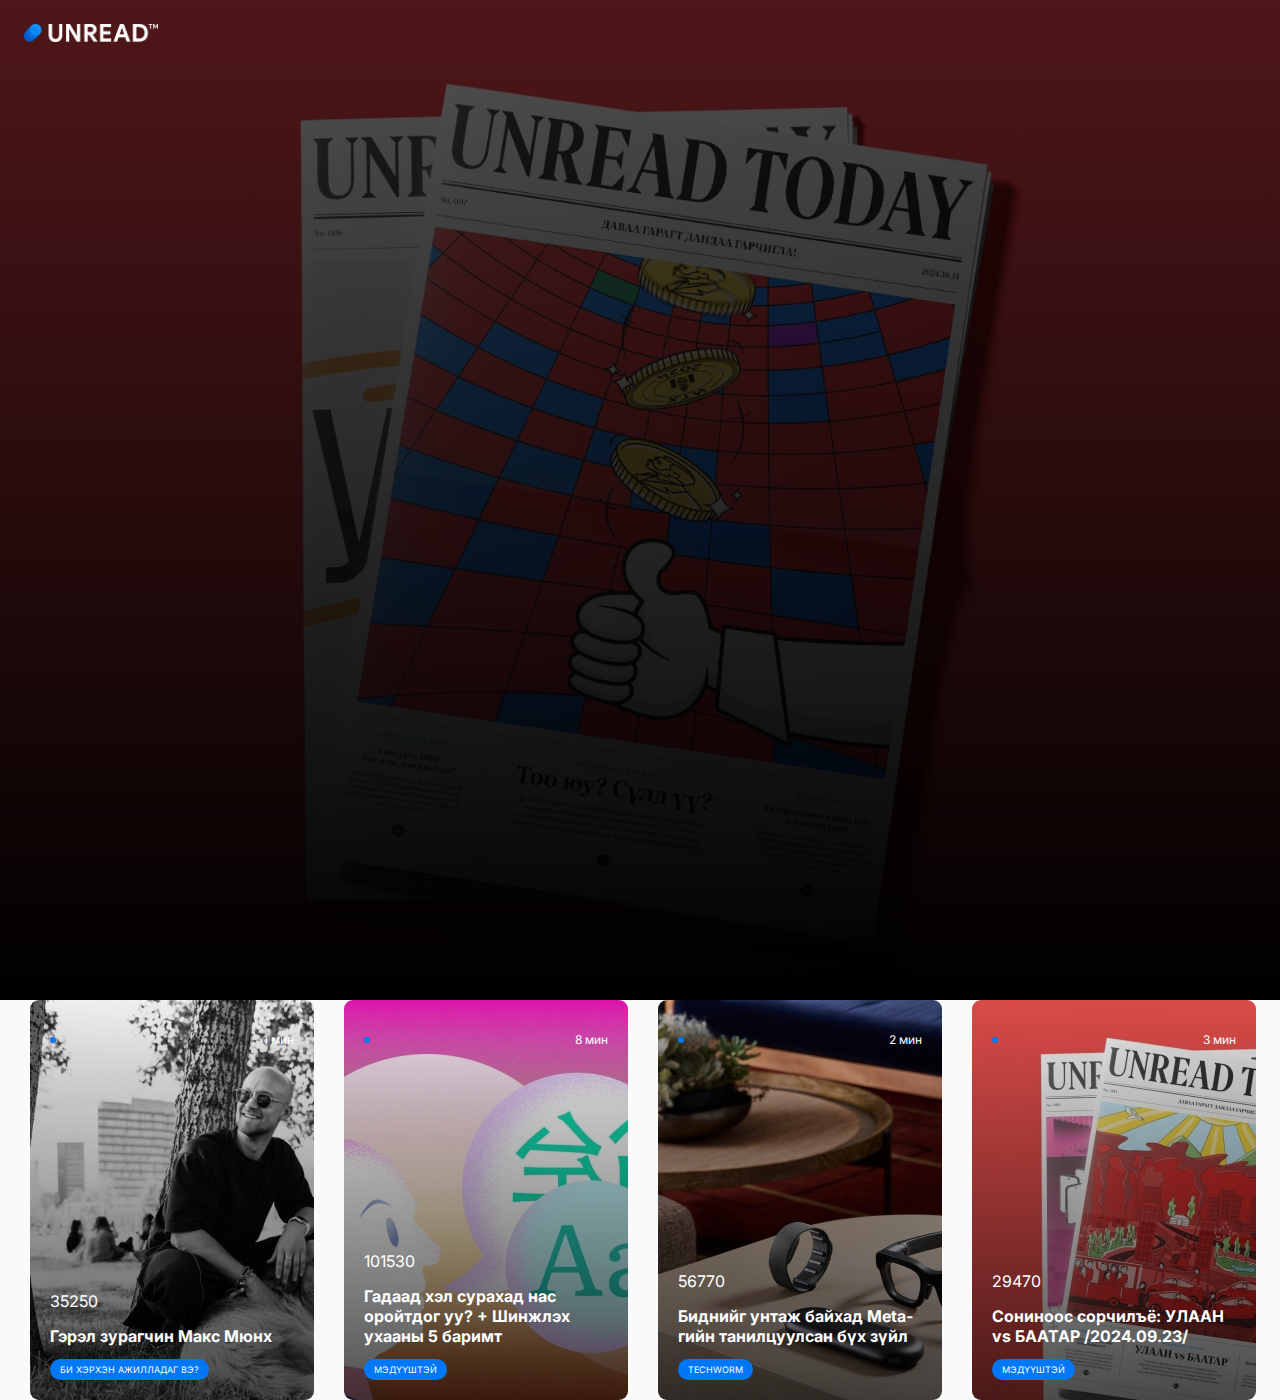
==== index.html @ 16dd812d "Add style and header,cards" ====
<!DOCTYPE html>
<html lang="en">
<head>
    <meta charset="UTF-8">
    <meta name="viewport" content="width=device-width, initial-scale=1.0">
    <link rel="preconnect" href="https://fonts.googleapis.com">
    <link rel="preconnect" href="https://fonts.gstatic.com" crossorigin>
    <link href="https://fonts.googleapis.com/css2?family=Inter:ital,opsz,wght@0,14..32,100..900;1,14..32,100..900&display=swap" rel="stylesheet">
    <link rel= "stylesheet" href= "https://maxst.icons8.com/vue-static/landings/line-awesome/line-awesome/1.3.0/css/line-awesome.min.css" >
    <link rel="icon" href="https://unread.today/img/favicon-32x32.png">
    <link rel="stylesheet" href="styles.css">
    <title>Нүүр | Unread Today</title>
</head>
<body>
    <header>
        <div class="header">
            <span class="las la-bars" id="bar-icon"></span>
            <img src="asset/logo.png" class="logo">
        </div>
    </header>
    <div class="slider-container">
        <div class="slider">
            <div class="Item" style="background: linear-gradient(rgba(0,0,0,0) -10%,#000000 150%), url(asset/item1.jpeg);">
                <div class="item-header">
                    <div class="liveDot"></div>
                    <p>1 мин</p>
                </div>
                <div class="item-content">
                    <div><span class="las la-eye"></span>3525<span class="las la-comment-alt"></span>0</div>
                    <h2>Гэрэл зурагчин Макс Мюнх</h2>
                    <div class="category">Би хэрхэн ажилладаг вэ?</div>
                </div>
            </div>
            <div class="Item" style="background: linear-gradient(rgba(0,0,0,0) -10%,#000000 150%), url(asset/item2.jpeg);">
                <div class="item-header">
                    <div class="liveDot"></div>
                    <p>8 мин</p>
                </div>
                <div class="item-content">
                    <div><span class="las la-eye"></span>10153<span class="las la-comment-alt"></span>0</div>
                    <h2> Гадаад хэл сурахад нас оройтдог уу? + Шинжлэх ухааны 5 баримт </h2>
                    <div class="category"> Мэдүүштэй </div>
                </div>
            </div>
            <div class="Item" style="background: linear-gradient(rgba(0,0,0,0) -10%,#000000 150%), url(asset/item3.jpeg);">
                <div class="item-header">
                    <div class="liveDot"></div>
                    <p>2 мин</p>
                </div>
                <div class="item-content">
                    <div><span class="las la-eye"></span>5677<span class="las la-comment-alt"></span>0</div>
                    <h2>Биднийг унтаж байхад Meta-гийн танилцуулсан бүх зүйл</h2>
                    <div class="category">techworm</div>
                </div>
            </div>
            <div class="Item" style="background: linear-gradient(rgba(0,0,0,0) -10%,#000000 150%), url(asset/item4.jpeg);">
                <div class="item-header">
                    <div class="liveDot"></div>
                    <p>3 мин</p>
                </div>
                <div class="item-content">
                    <div><span class="las la-eye"></span>2947<span class="las la-comment-alt"></span>0</div>
                    <h2>Сониноос сорчилъё: УЛААН vs БААТАР /2024.09.23/</h2>
                    <div class="category">Мэдүүштэй</div>
                </div>
            </div>
            <div class="Item" style="background: linear-gradient(rgba(0,0,0,0) -10%,#000000 150%), url(asset/item5.jpeg);">
                <div class="item-header">
                    <div class="liveDot"></div>
                    <p>6 мин</p>
                </div>
                <div class="item-content">
                    <div><span class="las la-eye"></span>19407<span class="las la-comment-alt"></span>0</div>
                    <h2>Яг одоо туршаад үз: iOS 18-аас онцлох 18 өөрчлөлт</h2>
                    <div class="category">techworm</div>
                </div>
            </div>
        </div>
    </div>
    <div class="hero">

    </div>
</body>
</html>
---- styles.css ----
:root {
    --main-color: #0078F6;
    --background: #FAFAFA;
    --text-grey: #888888;
}
*{
    font-family: "Inter";
    color: white;
}
span{
    color: white;
    font-size: 20px;
}
body{
    margin: 0;
    background-color: var(--background);
}
.slider-container{
    display: flex;
    justify-content: center;
    align-items: center;
    background-color: transparent;
    position: absolute;
    top: 1000px;
}
.slider{
    display: flex;
}
.Item{
    margin-left: 30px;
    border-radius: 9px;
    height: 360px;
    width: 244px;
    display: flex;
    justify-content: space-between;
    flex-direction: column;
    padding: 20px;
    transition: all 0.2s ease;
}
.Item:hover{
    transform: scale(1.1);

}
.Item h2{
    color: white;
    font-size: 16px;
}
.item-header{
    display: flex;
    align-items: center;
    justify-content: space-between;
}
.item-header p{
    color: white;
    font-size: 12px;
}
.liveDot{
    background-color: var(--main-color);
    border-radius: 50%;
    height: 6px;
    width: 6px;
}
.category{
    background-color: var(--main-color);
    border-radius: 20px;
    padding: 5px 10px 5px 10px;
    text-align: center;
    width: fit-content;
    font-size: 9px;
    text-transform: uppercase;
}
nav{
    display: flex;
    justify-content: space-between;
    align-items: center;
}
.hero{
    background: linear-gradient(rgb(0,0,0,0.6) -20%,#000000 100%),url(asset/hero.jpg);
    background-repeat: no-repeat;
    background-size: cover;
    background-position: 50% 30%;
    height: 1000px;
    position: absolute;
    top: 0;
    left: 0;
    right: 0;
}
header{
    position: relative;
    z-index: 5;
}
.header{
    padding: 24px 0 19px 0;
    margin: 0 24px;
    display: flex;
    align-items: center;
}
#bar-icon{
    color: white;
    font-size: 30px;
}
.logo{
    height: 18px;
    max-width: 100%;
}
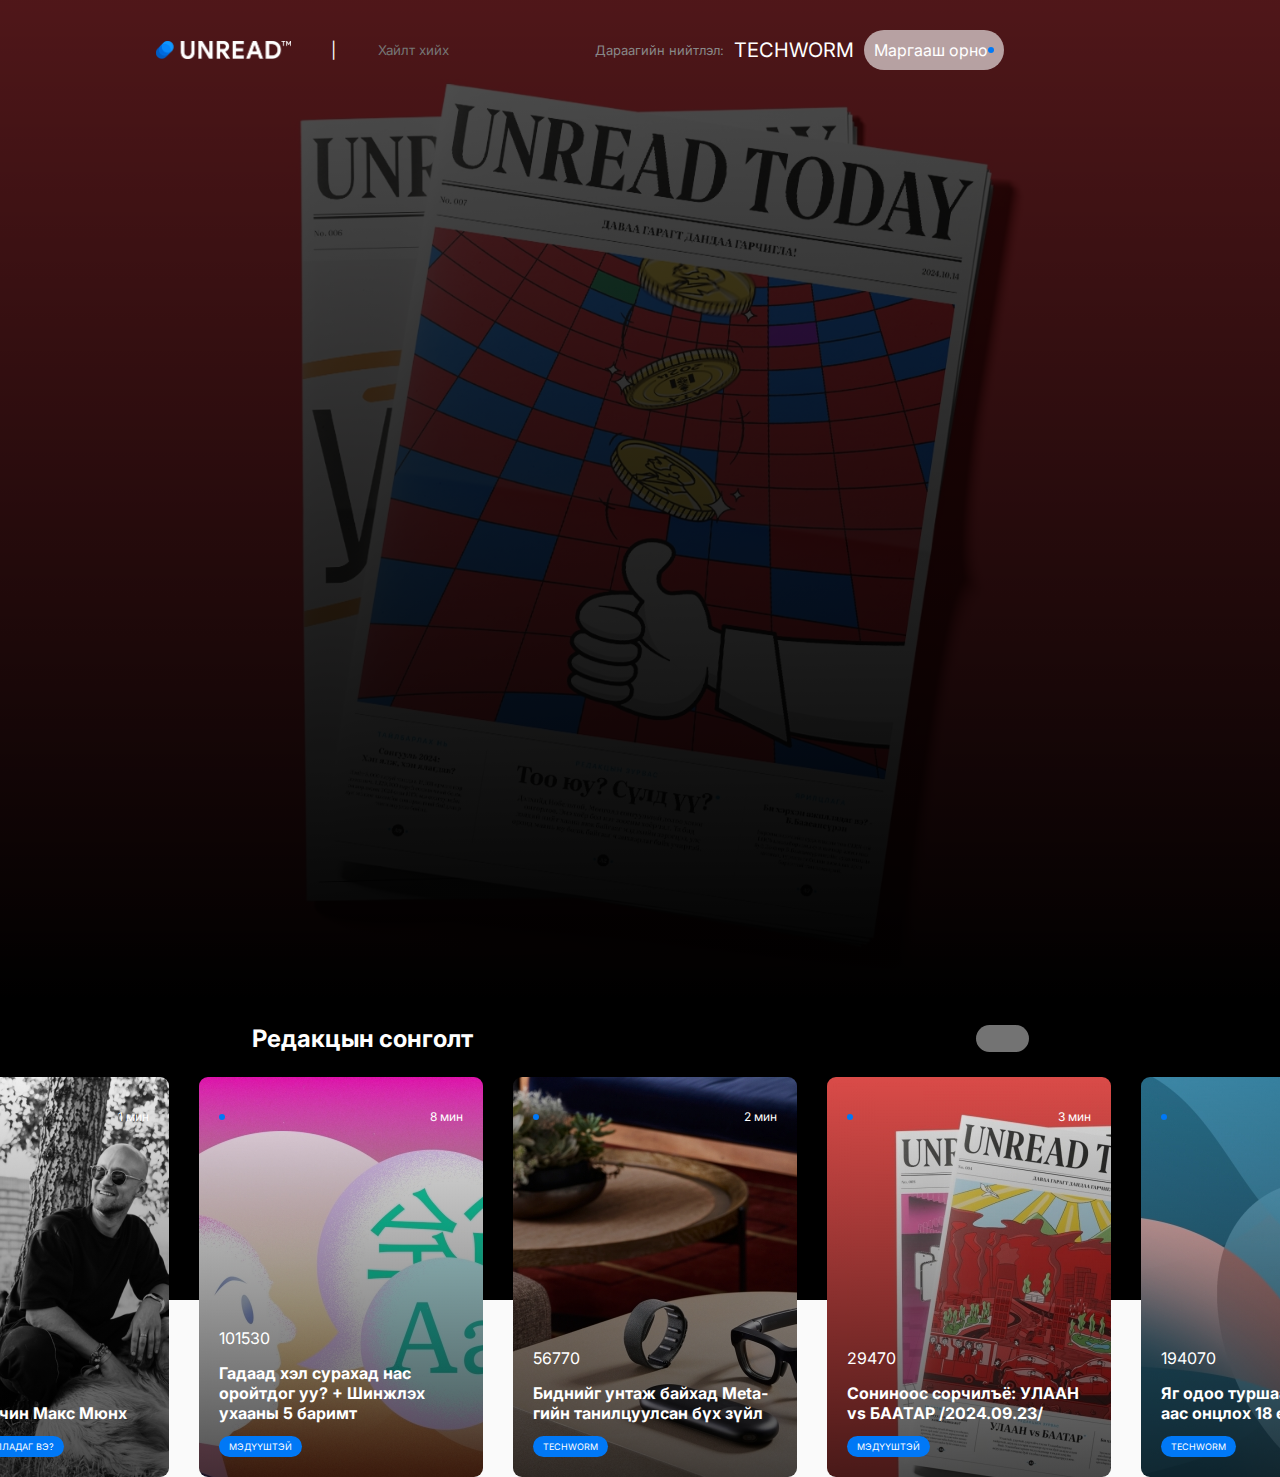
==== commit be1edf8f: "add cards" ====
--- a/index.html
+++ b/index.html
@@ -15,70 +15,101 @@
     <header>
         <div class="header">
             <span class="las la-bars" id="bar-icon"></span>
-            <img src="asset/logo.png" class="logo">
+            <div class="mid-nav">
+                <div class="left-nav">
+                    <img src="asset/logo.png" class="logo">
+                    <p>|</p>
+                    <div style="display: flex;">
+                        <span class="las la-search" id="search"></span>
+                        <input placeholder="Хайлт хийх" id="search-input">
+                    </div>
+                </div>
+                <div class="right-nav">
+                    <p>Дараагийн нийтлэл:</p>
+                    <div class="category" style="background-color: transparent;font-size: 20px;">techworm</div>
+                    <div class="live">Маргааш орно <div class="liveDot"></div></div>
+                </div>
+            </div>
+            <div class="left-nav">
+                <span class="lab la-facebook-square"></span>
+                <span class="lab la-instagram"></span>
+                <span class="lab la-twitter"></span>
+                <span class="lab la-linkedin-in"></span>
+            </div>
         </div>
     </header>
-    <div class="slider-container">
-        <div class="slider">
-            <div class="Item" style="background: linear-gradient(rgba(0,0,0,0) -10%,#000000 150%), url(asset/item1.jpeg);">
-                <div class="item-header">
-                    <div class="liveDot"></div>
-                    <p>1 мин</p>
+    <div class="hero">
+    </div>
+    <div class="scroll-background">
+        <div class="editors-choice">
+            <p>Редакцын сонголт</p>
+            <div class="pre-and-next">
+                <span class="las la-angle-left"></span>
+                <span class="las la-angle-right"></span>
+            </div>
+        </div>
+        <div class="slider-container">
+            <div class="slider">
+                <div class="Item" style="background: linear-gradient(rgba(0,0,0,0) -10%,#000000 150%), url(asset/item1.jpeg);">
+                    <div class="item-header">
+                        <div class="liveDot"></div>
+                        <p>1 мин</p>
+                    </div>
+                    <div class="item-content">
+                        <div><span class="las la-eye"></span>3525<span class="las la-comment-alt"></span>0</div>
+                        <h2>Гэрэл зурагчин Макс Мюнх</h2>
+                        <div class="category">Би хэрхэн ажилладаг вэ?</div>
+                    </div>
                 </div>
-                <div class="item-content">
-                    <div><span class="las la-eye"></span>3525<span class="las la-comment-alt"></span>0</div>
-                    <h2>Гэрэл зурагчин Макс Мюнх</h2>
-                    <div class="category">Би хэрхэн ажилладаг вэ?</div>
+                <div class="Item" style="background: linear-gradient(rgba(0,0,0,0) -10%,#000000 150%), url(asset/item2.jpeg);">
+                    <div class="item-header">
+                        <div class="liveDot"></div>
+                        <p>8 мин</p>
+                    </div>
+                    <div class="item-content">
+                        <div><span class="las la-eye"></span>10153<span class="las la-comment-alt"></span>0</div>
+                        <h2> Гадаад хэл сурахад нас оройтдог уу? + Шинжлэх ухааны 5 баримт </h2>
+                        <div class="category"> Мэдүүштэй </div>
+                    </div>
                 </div>
-            </div>
-            <div class="Item" style="background: linear-gradient(rgba(0,0,0,0) -10%,#000000 150%), url(asset/item2.jpeg);">
-                <div class="item-header">
-                    <div class="liveDot"></div>
-                    <p>8 мин</p>
+                <div class="Item" style="background: linear-gradient(rgba(0,0,0,0) -10%,#000000 150%), url(asset/item3.jpeg);">
+                    <div class="item-header">
+                        <div class="liveDot"></div>
+                        <p>2 мин</p>
+                    </div>
+                    <div class="item-content">
+                        <div><span class="las la-eye"></span>5677<span class="las la-comment-alt"></span>0</div>
+                        <h2>Биднийг унтаж байхад Meta-гийн танилцуулсан бүх зүйл</h2>
+                        <div class="category">techworm</div>
+                    </div>
                 </div>
-                <div class="item-content">
-                    <div><span class="las la-eye"></span>10153<span class="las la-comment-alt"></span>0</div>
-                    <h2> Гадаад хэл сурахад нас оройтдог уу? + Шинжлэх ухааны 5 баримт </h2>
-                    <div class="category"> Мэдүүштэй </div>
+                <div class="Item" style="background: linear-gradient(rgba(0,0,0,0) -10%,#000000 150%), url(asset/item4.jpeg);">
+                    <div class="item-header">
+                        <div class="liveDot"></div>
+                        <p>3 мин</p>
+                    </div>
+                    <div class="item-content">
+                        <div><span class="las la-eye"></span>2947<span class="las la-comment-alt"></span>0</div>
+                        <h2>Сониноос сорчилъё: УЛААН vs БААТАР /2024.09.23/</h2>
+                        <div class="category">Мэдүүштэй</div>
+                    </div>
                 </div>
-            </div>
-            <div class="Item" style="background: linear-gradient(rgba(0,0,0,0) -10%,#000000 150%), url(asset/item3.jpeg);">
-                <div class="item-header">
-                    <div class="liveDot"></div>
-                    <p>2 мин</p>
-                </div>
-                <div class="item-content">
-                    <div><span class="las la-eye"></span>5677<span class="las la-comment-alt"></span>0</div>
-                    <h2>Биднийг унтаж байхад Meta-гийн танилцуулсан бүх зүйл</h2>
-                    <div class="category">techworm</div>
-                </div>
-            </div>
-            <div class="Item" style="background: linear-gradient(rgba(0,0,0,0) -10%,#000000 150%), url(asset/item4.jpeg);">
-                <div class="item-header">
-                    <div class="liveDot"></div>
-                    <p>3 мин</p>
-                </div>
-                <div class="item-content">
-                    <div><span class="las la-eye"></span>2947<span class="las la-comment-alt"></span>0</div>
-                    <h2>Сониноос сорчилъё: УЛААН vs БААТАР /2024.09.23/</h2>
-                    <div class="category">Мэдүүштэй</div>
-                </div>
-            </div>
-            <div class="Item" style="background: linear-gradient(rgba(0,0,0,0) -10%,#000000 150%), url(asset/item5.jpeg);">
-                <div class="item-header">
-                    <div class="liveDot"></div>
-                    <p>6 мин</p>
-                </div>
-                <div class="item-content">
-                    <div><span class="las la-eye"></span>19407<span class="las la-comment-alt"></span>0</div>
-                    <h2>Яг одоо туршаад үз: iOS 18-аас онцлох 18 өөрчлөлт</h2>
-                    <div class="category">techworm</div>
+                <div class="Item" style="background: linear-gradient(rgba(0,0,0,0) -10%,#000000 150%), url(asset/item5.jpeg);">
+                    <div class="item-header">
+                        <div class="liveDot"></div>
+                        <p>6 мин</p>
+                    </div>
+                    <div class="item-content">
+                        <div><span class="las la-eye"></span>19407<span class="las la-comment-alt"></span>0</div>
+                        <h2>Яг одоо туршаад үз: iOS 18-аас онцлох 18 өөрчлөлт</h2>
+                        <div class="category">techworm</div>
+                    </div>
                 </div>
             </div>
         </div>
     </div>
-    <div class="hero">
+    <footer>
 
-    </div>
+    </footer>
 </body>
 </html>--- a/styles.css
+++ b/styles.css
@@ -1,105 +1,174 @@
 :root {
-    --main-color: #0078F6;
-    --background: #FAFAFA;
-    --text-grey: #888888;
+  --main-color: #0078f6;
+  --background: #fafafa;
+  --text-grey: #888888;
 }
-*{
-    font-family: "Inter";
+* {
+  font-family: "Inter";
+  color: white;
+}
+span {
+  color: white;
+  font-size: 20px;
+}
+body {
+  margin: 0;
+  background-color: var(--background);
+}
+.slider-container {
+  display: flex;
+  justify-content: center;
+  align-items: center;
+  background-color: transparent;
+}
+.slider {
+  display: flex;
+}
+.Item {
+  margin-left: 30px;
+  border-radius: 9px;
+  height: 360px;
+  width: 244px;
+  display: flex;
+  justify-content: space-between;
+  flex-direction: column;
+  padding: 20px;
+  transition: all 0.2s ease;
+}
+.Item:hover {
+  transform: scale(1.1);
+}
+.Item h2 {
+  color: white;
+  font-size: 16px;
+}
+.item-header {
+  display: flex;
+  align-items: center;
+  justify-content: space-between;
+}
+.item-header p {
+  color: white;
+  font-size: 12px;
+}
+.liveDot {
+  background-color: var(--main-color);
+  border-radius: 50%;
+  height: 6px;
+  width: 6px;
+}
+.category {
+  background-color: var(--main-color);
+  border-radius: 20px;
+  padding: 5px 10px 5px 10px;
+  text-align: center;
+  width: fit-content;
+  font-size: 9px;
+  text-transform: uppercase;
+}
+nav {
+  display: flex;
+  justify-content: space-between;
+  align-items: center;
+}
+.hero {
+  background: linear-gradient(rgb(0, 0, 0, 0.6) -20%, #000000 100%),
+    url(asset/hero.jpg);
+  background-repeat: no-repeat;
+  background-size: cover;
+  background-position: 50% 30%;
+  height: 1000px;
+}
+header {
+  position: absolute;
+  top: 0;
+  left: 0;
+  right: 0;
+  z-index: 5;
+}
+.header {
+  padding: 24px 0 19px 0;
+  margin: 0 24px;
+  display: flex;
+  align-items: center;
+  justify-content: center;
+  gap: 40px;
+}
+#bar-icon {
+  color: white;
+  font-size: 30px;
+}
+.logo {
+  height: 18px;
+  max-width: 100%;
+}
+.search-text {
+  opacity: 50%;
+  font-size: 10px;
+}
+#search {
+  opacity: 50%;
+  font-size: 20px;
+  display: flex;
+  align-items: center;
+}
+.left-nav {
+  display: flex;
+  gap: 40px;
+  align-items: center;
+}
+#search-input {
+  background-color: transparent;
+  border: transparent;
+  outline: none;
+}
+.right-nav {
+  display: flex;
+  align-items: center;
+}
+.right-nav p {
+  font-size: 13px;
+  color: #888888;
+}
+.live {
+  display: flex;
+  background-color: rgb(255, 255, 255, 0.6);
+  border-radius: 30px;
+  padding: 10px;
+  color: white;
+  align-items: center;
+}
+.mid-nav {
+  display: flex;
+  justify-content: space-between;
+}
+i {
+  font-size: 40px;
+}
+.herobottom {
+  position: relative;
+  background-color: #000000;
+  height: 200px;
+}
+.scroll-background {
+  background-color: #000000;
+  height: 300px;
+  position: relative;
+}
+.editors-choice{
+    display: flex;
+    justify-content: space-around;
+    font-size: 24px;
+    font-weight: bold;
+    align-items: center;
+}
+.pre-and-next{
+    background-color: rgba(192, 192, 192, 0.6);
     color: white;
-}
-span{
-    color: white;
-    font-size: 20px;
-}
-body{
-    margin: 0;
-    background-color: var(--background);
-}
-.slider-container{
-    display: flex;
-    justify-content: center;
-    align-items: center;
-    background-color: transparent;
-    position: absolute;
-    top: 1000px;
-}
-.slider{
-    display: flex;
-}
-.Item{
-    margin-left: 30px;
-    border-radius: 9px;
-    height: 360px;
-    width: 244px;
-    display: flex;
-    justify-content: space-between;
-    flex-direction: column;
-    padding: 20px;
-    transition: all 0.2s ease;
-}
-.Item:hover{
-    transform: scale(1.1);
-
-}
-.Item h2{
-    color: white;
-    font-size: 16px;
-}
-.item-header{
     display: flex;
     align-items: center;
-    justify-content: space-between;
-}
-.item-header p{
-    color: white;
-    font-size: 12px;
-}
-.liveDot{
-    background-color: var(--main-color);
-    border-radius: 50%;
-    height: 6px;
-    width: 6px;
-}
-.category{
-    background-color: var(--main-color);
-    border-radius: 20px;
-    padding: 5px 10px 5px 10px;
-    text-align: center;
-    width: fit-content;
-    font-size: 9px;
-    text-transform: uppercase;
-}
-nav{
-    display: flex;
-    justify-content: space-between;
-    align-items: center;
-}
-.hero{
-    background: linear-gradient(rgb(0,0,0,0.6) -20%,#000000 100%),url(asset/hero.jpg);
-    background-repeat: no-repeat;
-    background-size: cover;
-    background-position: 50% 30%;
-    height: 1000px;
-    position: absolute;
-    top: 0;
-    left: 0;
-    right: 0;
-}
-header{
-    position: relative;
-    z-index: 5;
-}
-.header{
-    padding: 24px 0 19px 0;
-    margin: 0 24px;
-    display: flex;
-    align-items: center;
-}
-#bar-icon{
-    color: white;
-    font-size: 30px;
-}
-.logo{
-    height: 18px;
-    max-width: 100%;
+    justify-content: center;
+    border-radius: 25px;
+    height: 27px;
+    width: 53px;
 }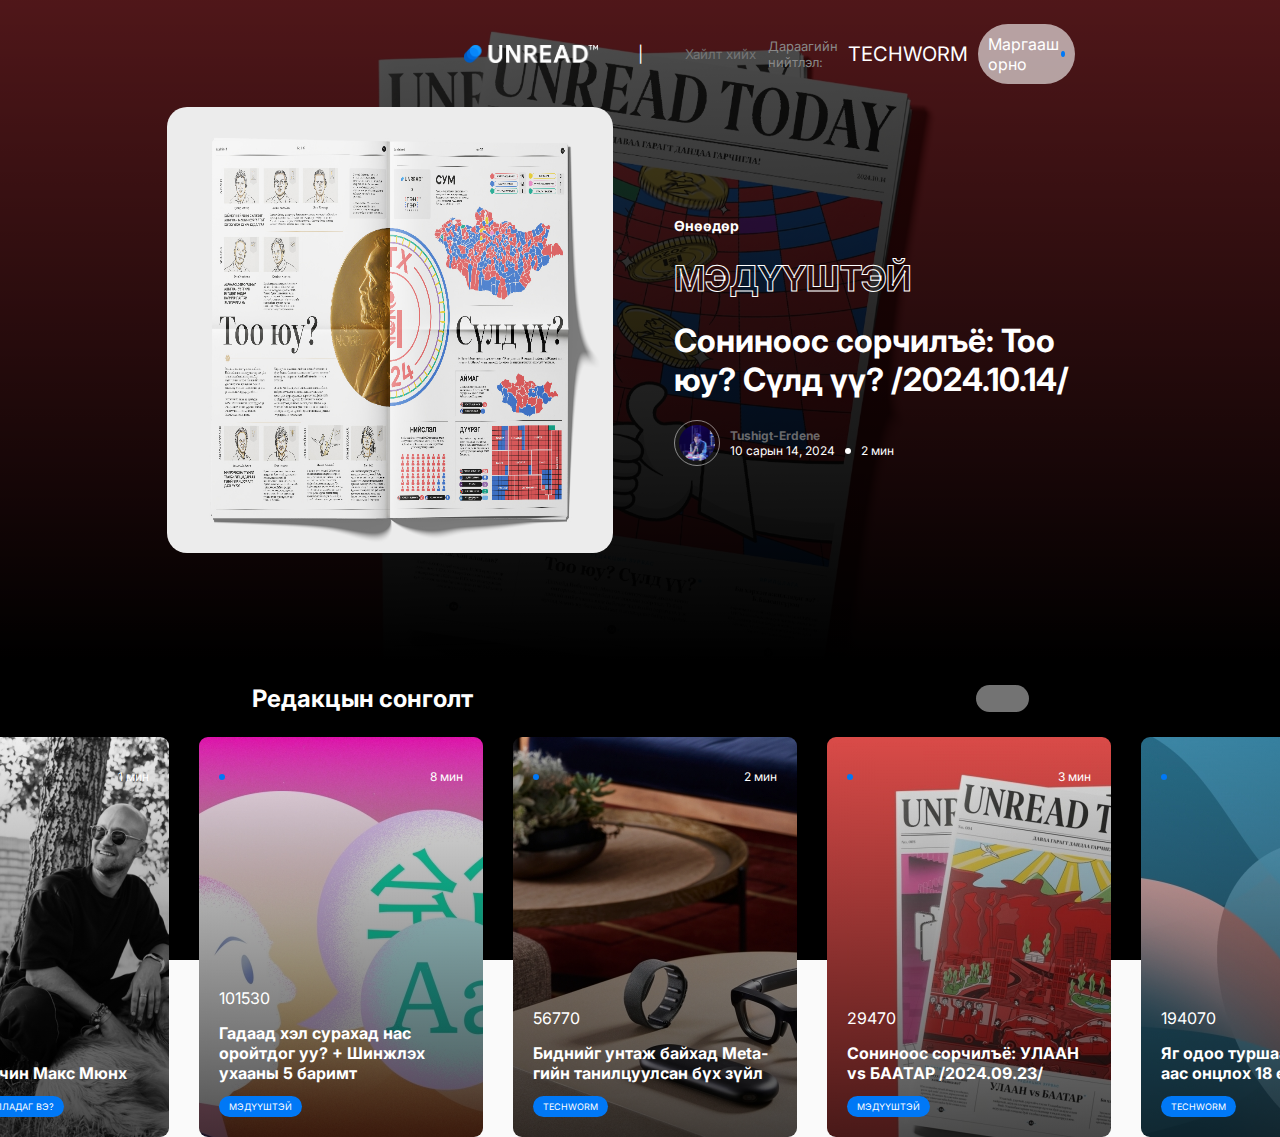
==== commit 13a1a3f4: "build a hero section" ====
--- a/index.html
+++ b/index.html
@@ -30,7 +30,7 @@
                     <div class="live">Маргааш орно <div class="liveDot"></div></div>
                 </div>
             </div>
-            <div class="left-nav">
+            <div class="social-icons">
                 <span class="lab la-facebook-square"></span>
                 <span class="lab la-instagram"></span>
                 <span class="lab la-twitter"></span>
@@ -39,6 +39,34 @@
         </div>
     </header>
     <div class="hero">
+        <div class="hero-content">
+            <div class="hero-img">  
+                <img src="asset/heroImg.jpeg">
+            </div>
+            <div class="hero-text">
+                <h5>Өнөөдөр</h5>
+                <div class="hero-type">
+                    Мэдүүштэй
+                </div>
+                <h1>Сониноос сорчилъё: Тоо юу? Сүлд үү? /2024.10.14/</h1>
+                <div class="account">
+                    <div class="accImg">
+                        <img src="asset/accImg.jpeg">
+                    </div>
+                    <div>
+                        <div class="account-name">
+                            Tushigt-Erdene
+                        </div>
+                        <div class="account-date">
+                            10 сарын 14, 2024
+                            <div class="liveDot" style="background-color: white;">
+                            </div>
+                            2 мин
+                        </div>
+                    </div>
+                </div>
+            </div>
+        </div>
     </div>
     <div class="scroll-background">
         <div class="editors-choice">
--- a/styles.css
+++ b/styles.css
@@ -77,13 +77,96 @@
   background-repeat: no-repeat;
   background-size: cover;
   background-position: 50% 30%;
-  height: 1000px;
+  height: 660px;
+  display: flex;
+  justify-content: center;
+  align-items: center;
+}
+.hero-content{
+  display: flex;
+  align-items: center;
+  gap: 61px;
+}
+.hero-img{
+  height: 446px;
+  width: 446px;
+  border-radius: 20px;
+  overflow: hidden;
+}
+.hero-img img{
+  height: 100%;
+  width: 100%;
+  transition: all 0.3s ease;
+}
+.hero-img img:hover{
+  transform: scale(1.1);
+}
+.account{
+  display: flex;
+  align-items: center;
+  gap:10px;
+}
+.hero-text{
+  max-width: 440px;
+}
+@keyframes live{
+  0% {color: transparent;}
+  100% {color: var(--main-color);}
+}
+.hero-text h5{
+  font-size: 14px;
+  animation-name: live;
+  animation-duration: 1s;
+  animation-timing-function: linear;
+  animation-iteration-count: infinite;
+  animation-direction: alternate;
+}
+.hero-type{
+  font-size: 35px;
+  -webkit-text-fill-color: transparent;
+  -webkit-text-stroke-width: 1px;
+  -webkit-text-stroke-color: #fff;
+  text-transform: uppercase;
+  font-weight: bold;
+  margin: 7px 0 0 0;
+}
+.accImg{
+  border: 1px solid;
+  border-color: rgb(255, 255, 255, 0.5);
+  border-radius: 50%;
+  background-color: transparent;
+  display: flex;
+  align-items: center;
+  justify-content: center;
+  width: 44px;
+  height: 44px;
+}
+.accImg:hover{
+  border-color: white;
+}
+.accImg img{
+  border-radius: 50%;
+  width: 36px;
+  height: 36px;
+}
+.account-name{
+  font-size: 12px;
+  color: var(--text-grey);
+  opacity: 75%;
+  font-weight: bold;
+}
+
+.account-date{
+  display: flex;
+  align-items: center;
+  font-size: 12px;
+  gap: 10px;
 }
 header {
   position: absolute;
   top: 0;
-  left: 0;
-  right: 0;
+  left: 300px;
+  right: 300px;
   z-index: 5;
 }
 .header {
@@ -91,12 +174,12 @@
   margin: 0 24px;
   display: flex;
   align-items: center;
-  justify-content: center;
   gap: 40px;
 }
 #bar-icon {
   color: white;
   font-size: 30px;
+  margin-right: 100px;
 }
 .logo {
   height: 18px;
@@ -116,6 +199,15 @@
   display: flex;
   gap: 40px;
   align-items: center;
+}
+.social-icons{
+  margin-left: 100px;
+  display: flex;
+  align-items: center;
+  gap: 10px;
+}
+.social-icons span{
+  opacity: 50%;
 }
 #search-input {
   background-color: transparent;
@@ -139,6 +231,7 @@
   align-items: center;
 }
 .mid-nav {
+  flex: 1;
   display: flex;
   justify-content: space-between;
 }
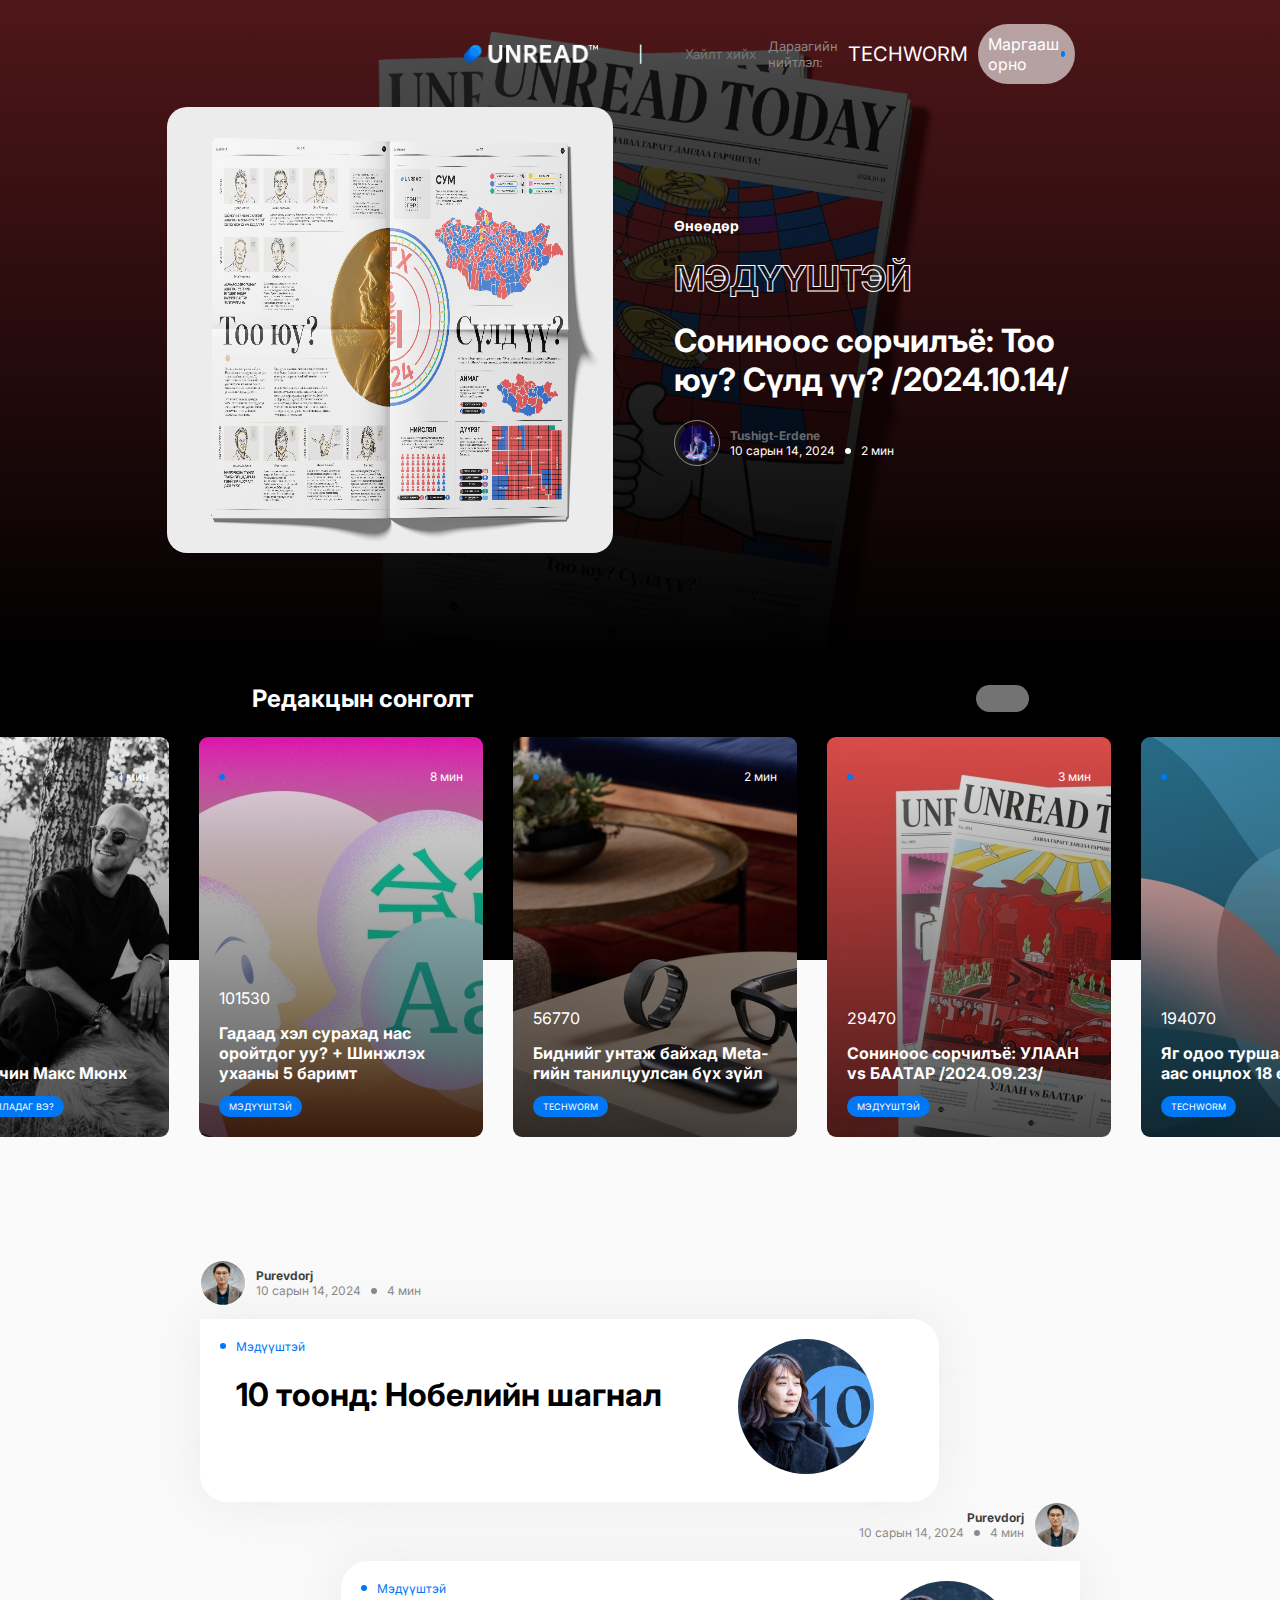
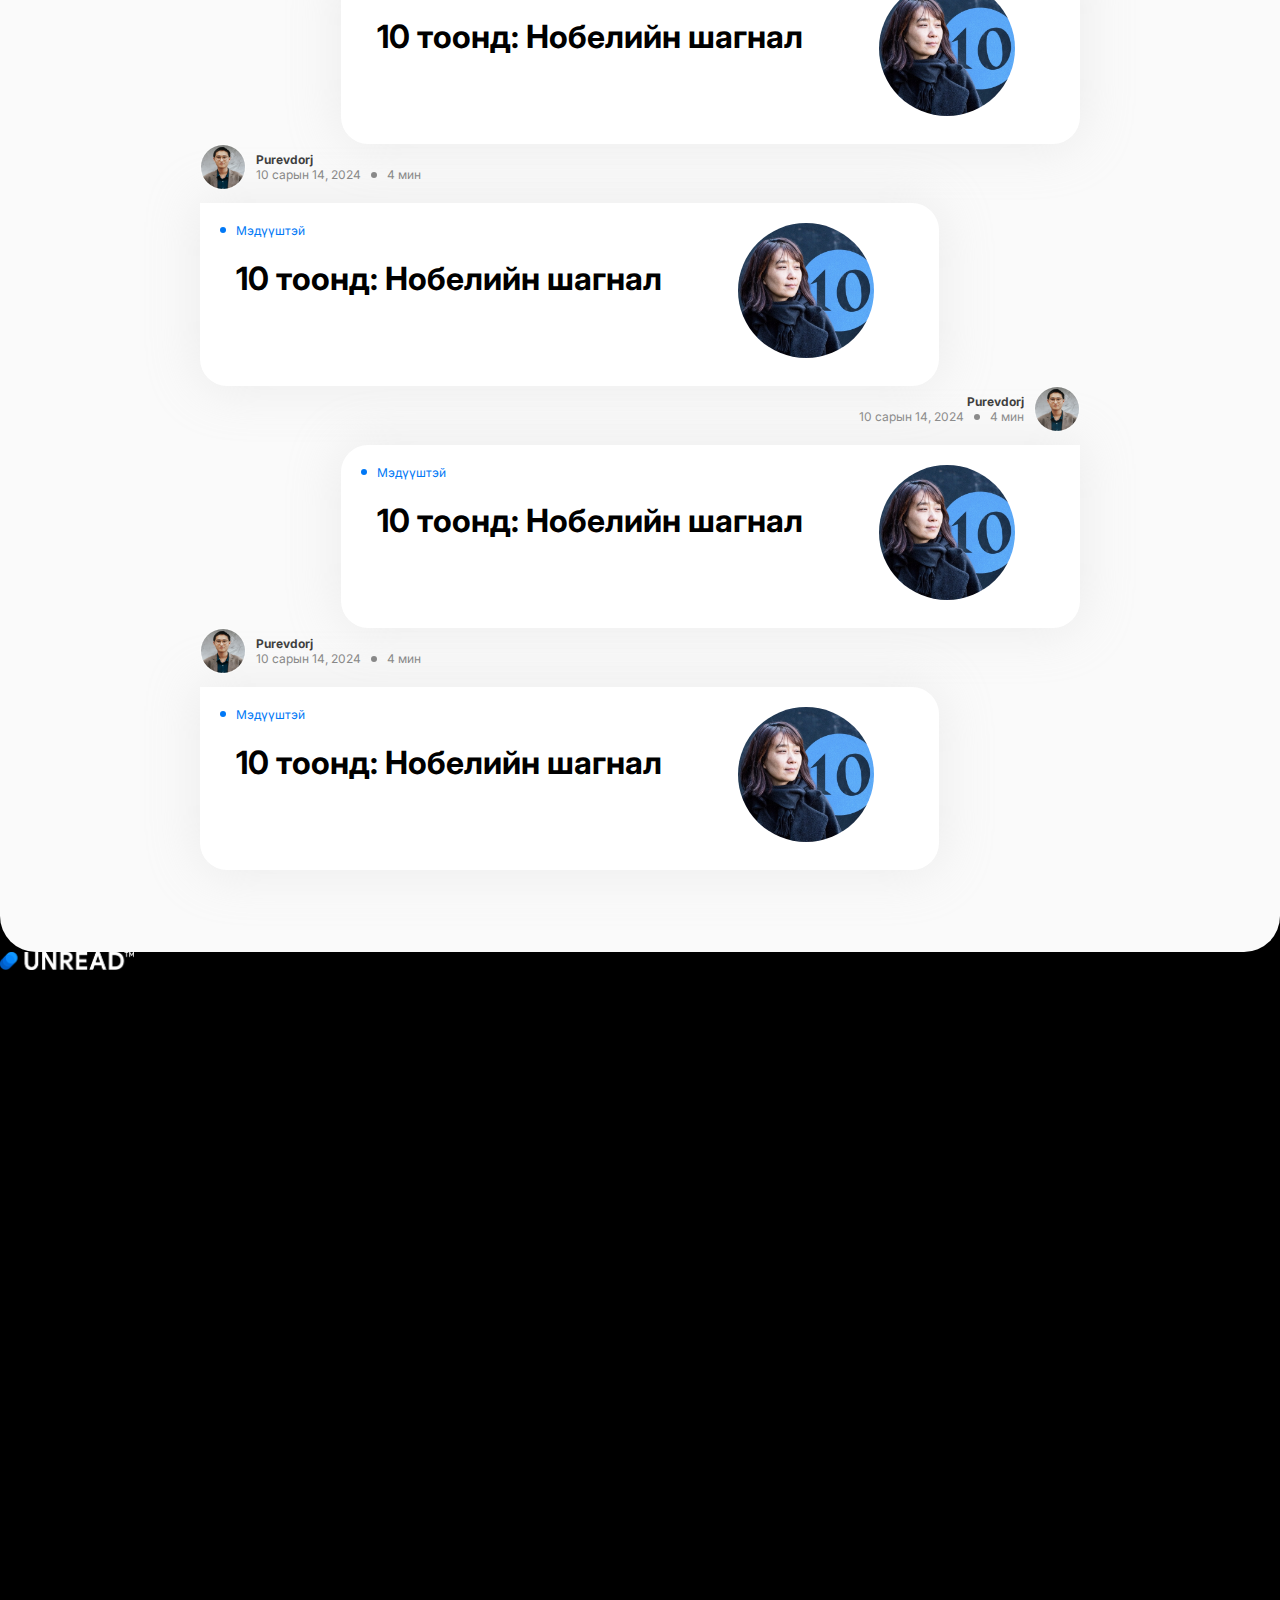
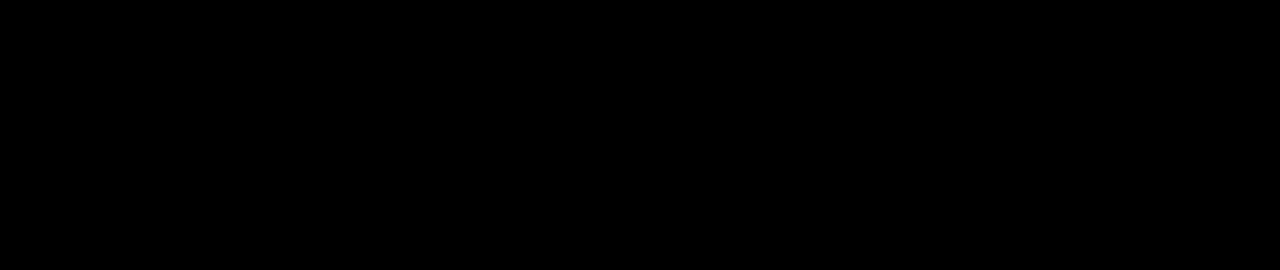
==== commit 6002f5a4: "Add footer" ====
--- a/index.html
+++ b/index.html
@@ -136,8 +136,144 @@
             </div>
         </div>
     </div>
+    <main>
+        <div>
+            <div class="account">
+                <img src="asset/profile1.jpeg" class="accImg">
+                <div>
+                    <div class="account-name" style="color: black;">
+                        Purevdorj
+                    </div>
+                    <div class="account-date" style="color: var(--text-gray);">
+                        10 сарын 14, 2024
+                        <div class="liveDot" style="background-color: var(--text-gray);">
+                        </div>
+                        4 мин
+                    </div>
+                </div>
+            </div>
+            <div class="content-item-main">
+                <div class="liveDot" style="margin-top: 4px;"></div>
+                <div style="margin-left: 10px;flex: 1;">
+                    <div class="content-item-category">Мэдүүштэй</div>
+                    <h1>10 тоонд: Нобелийн шагнал</h1>
+                </div>
+                <img src="asset/main1.jpeg" class="main-img">
+            </div>
+        </div>
+        <div class="content-item-right">
+            <div class="account">
+                <img src="asset/profile1.jpeg" class="accImg">
+                <div>
+                    <div class="account-name" style="color: black;">
+                        Purevdorj
+                    </div>
+                    <div class="account-date" style="color: var(--text-gray);">
+                        10 сарын 14, 2024
+                        <div class="liveDot" style="background-color: var(--text-gray);">
+                        </div>
+                        4 мин
+                    </div>
+                </div>
+            </div>
+            <div class="content-item-main">
+                <div class="liveDot" style="margin-top: 4px;"></div>
+                <div style="margin-left: 10px;flex: 1;">
+                    <div class="content-item-category">Мэдүүштэй</div>
+                    <h1>10 тоонд: Нобелийн шагнал</h1>
+                </div>
+                <img src="asset/main1.jpeg" class="main-img">
+            </div>
+        </div>
+        <div>
+            <div class="account">
+                <img src="asset/profile1.jpeg" class="accImg">
+                <div>
+                    <div class="account-name" style="color: black;">
+                        Purevdorj
+                    </div>
+                    <div class="account-date" style="color: var(--text-gray);">
+                        10 сарын 14, 2024
+                        <div class="liveDot" style="background-color: var(--text-gray);">
+                        </div>
+                        4 мин
+                    </div>
+                </div>
+            </div>
+            <div class="content-item-main">
+                <div class="liveDot" style="margin-top: 4px;"></div>
+                <div style="margin-left: 10px;flex: 1;">
+                    <div class="content-item-category">Мэдүүштэй</div>
+                    <h1>10 тоонд: Нобелийн шагнал</h1>
+                </div>
+                <img src="asset/main1.jpeg" class="main-img">
+            </div>
+        </div>
+        <div class="content-item-right">
+            <div class="account">
+                <img src="asset/profile1.jpeg" class="accImg">
+                <div>
+                    <div class="account-name" style="color: black;">
+                        Purevdorj
+                    </div>
+                    <div class="account-date" style="color: var(--text-gray);">
+                        10 сарын 14, 2024
+                        <div class="liveDot" style="background-color: var(--text-gray);">
+                        </div>
+                        4 мин
+                    </div>
+                </div>
+            </div>
+            <div class="content-item-main">
+                <div class="liveDot" style="margin-top: 4px;"></div>
+                <div style="margin-left: 10px;flex: 1;">
+                    <div class="content-item-category">Мэдүүштэй</div>
+                    <h1>10 тоонд: Нобелийн шагнал</h1>
+                </div>
+                <img src="asset/main1.jpeg" class="main-img">
+            </div>
+        </div>
+        <div>
+            <div class="account">
+                <img src="asset/profile1.jpeg" class="accImg">
+                <div>
+                    <div class="account-name" style="color: black;">
+                        Purevdorj
+                    </div>
+                    <div class="account-date" style="color: var(--text-gray);">
+                        10 сарын 14, 2024
+                        <div class="liveDot" style="background-color: var(--text-gray);">
+                        </div>
+                        4 мин
+                    </div>
+                </div>
+            </div>
+            <div class="content-item-main">
+                <div class="liveDot" style="margin-top: 4px;"></div>
+                <div style="margin-left: 10px;flex: 1;">
+                    <div class="content-item-category">Мэдүүштэй</div>
+                    <h1>10 тоонд: Нобелийн шагнал</h1>
+                </div>
+                <img src="asset/main1.jpeg" class="main-img">
+            </div>
+        </div>
+    </main>
     <footer>
-
+        <div class="main-bottom">
+        </div>
+        <div>
+            <div>
+                <img src="asset/logo.png" class="logo">
+            </div>
+        </div>
+        <div class="footer-icons">
+            <span class="lab la-facebook-square"></span>
+            <span class="lab la-twitter"></span>
+            <span class="lab la-instagram"></span>
+            <span class="lab la-linkedin-in"></span>
+            <span class="lab la-youtube"></span>
+            <span class="lab la-soundcloud"></span>
+        </div>
     </footer>
 </body>
 </html>--- a/styles.css
+++ b/styles.css
@@ -1,7 +1,7 @@
 :root {
   --main-color: #0078f6;
   --background: #fafafa;
-  --text-grey: #888888;
+  --text-gray: #888888;
 }
 * {
   font-family: "Inter";
@@ -91,12 +91,15 @@
   height: 446px;
   width: 446px;
   border-radius: 20px;
+  display: flex;
   overflow: hidden;
+  align-items: center;
+  justify-content: center;
 }
 .hero-img img{
   height: 100%;
   width: 100%;
-  transition: all 0.3s ease;
+  transition: all 0.2s ease;
 }
 .hero-img img:hover{
   transform: scale(1.1);
@@ -151,7 +154,7 @@
 }
 .account-name{
   font-size: 12px;
-  color: var(--text-grey);
+  color: var(--text-gray);
   opacity: 75%;
   font-weight: bold;
 }
@@ -249,19 +252,83 @@
   position: relative;
 }
 .editors-choice{
-    display: flex;
-    justify-content: space-around;
-    font-size: 24px;
-    font-weight: bold;
-    align-items: center;
+  display: flex;
+  justify-content: space-around;
+  font-size: 24px;
+  font-weight: bold;
+  align-items: center;
 }
 .pre-and-next{
-    background-color: rgba(192, 192, 192, 0.6);
-    color: white;
-    display: flex;
-    align-items: center;
-    justify-content: center;
-    border-radius: 25px;
-    height: 27px;
-    width: 53px;
+  background-color: rgba(192, 192, 192, 0.6);
+  color: white;
+  display: flex;
+  align-items: center;
+  justify-content: center;
+  border-radius: 25px;
+  height: 27px;
+  width: 53px;
+}
+main{
+  margin:300px 200px 0px 200px;
+  display: flex;
+  flex-direction: column;
+  align-items: flex-start;
+}
+.content-item-main{
+  background-color: white;
+  margin-top: 13px;
+  height: 183px;
+  width: 739px;
+  display: flex;
+  align-items: flex-start;
+  border-radius: 0 27px 27px 27px;
+  padding: 20px 65px 20px 20px;
+  box-shadow: 0px 0px 50px 4px rgba(209, 209, 209, 0.3);
+  box-sizing: border-box;
+}
+.content-item-category{
+  font-size: 12px;
+  color: var(--main-color);
+}
+.content-item-main h1{
+  color: black;
+}
+.content-item-right{
+  align-self: flex-end;
+  display: flex;
+  flex-direction: column;
+  align-items: flex-end;
+}
+.content-item-right .account{
+  flex-direction: row-reverse;
+}
+.content-item-right .account-name{
+  text-align: end;
+}
+.content-item-right .content-item-main{
+  border-radius: 27px 0 27px 27px;
+}
+.main-img{
+  border-radius: 50%;
+  height: 135px;
+  width: 136px;
+}
+footer{
+  background-color: #000000;
+  height: 1000px;
+}
+.main-bottom{
+  background-color: var(--background);
+  height: 82px;
+  border-radius: 0 0 36px 36px;
+}
+.footer-icons{
+  display: flex;
+  justify-content: space-evenly;
+  align-items: center;
+  opacity: 50%;
+  color: white;
+}
+.footer-icons span{
+  font-size: 50px;
 }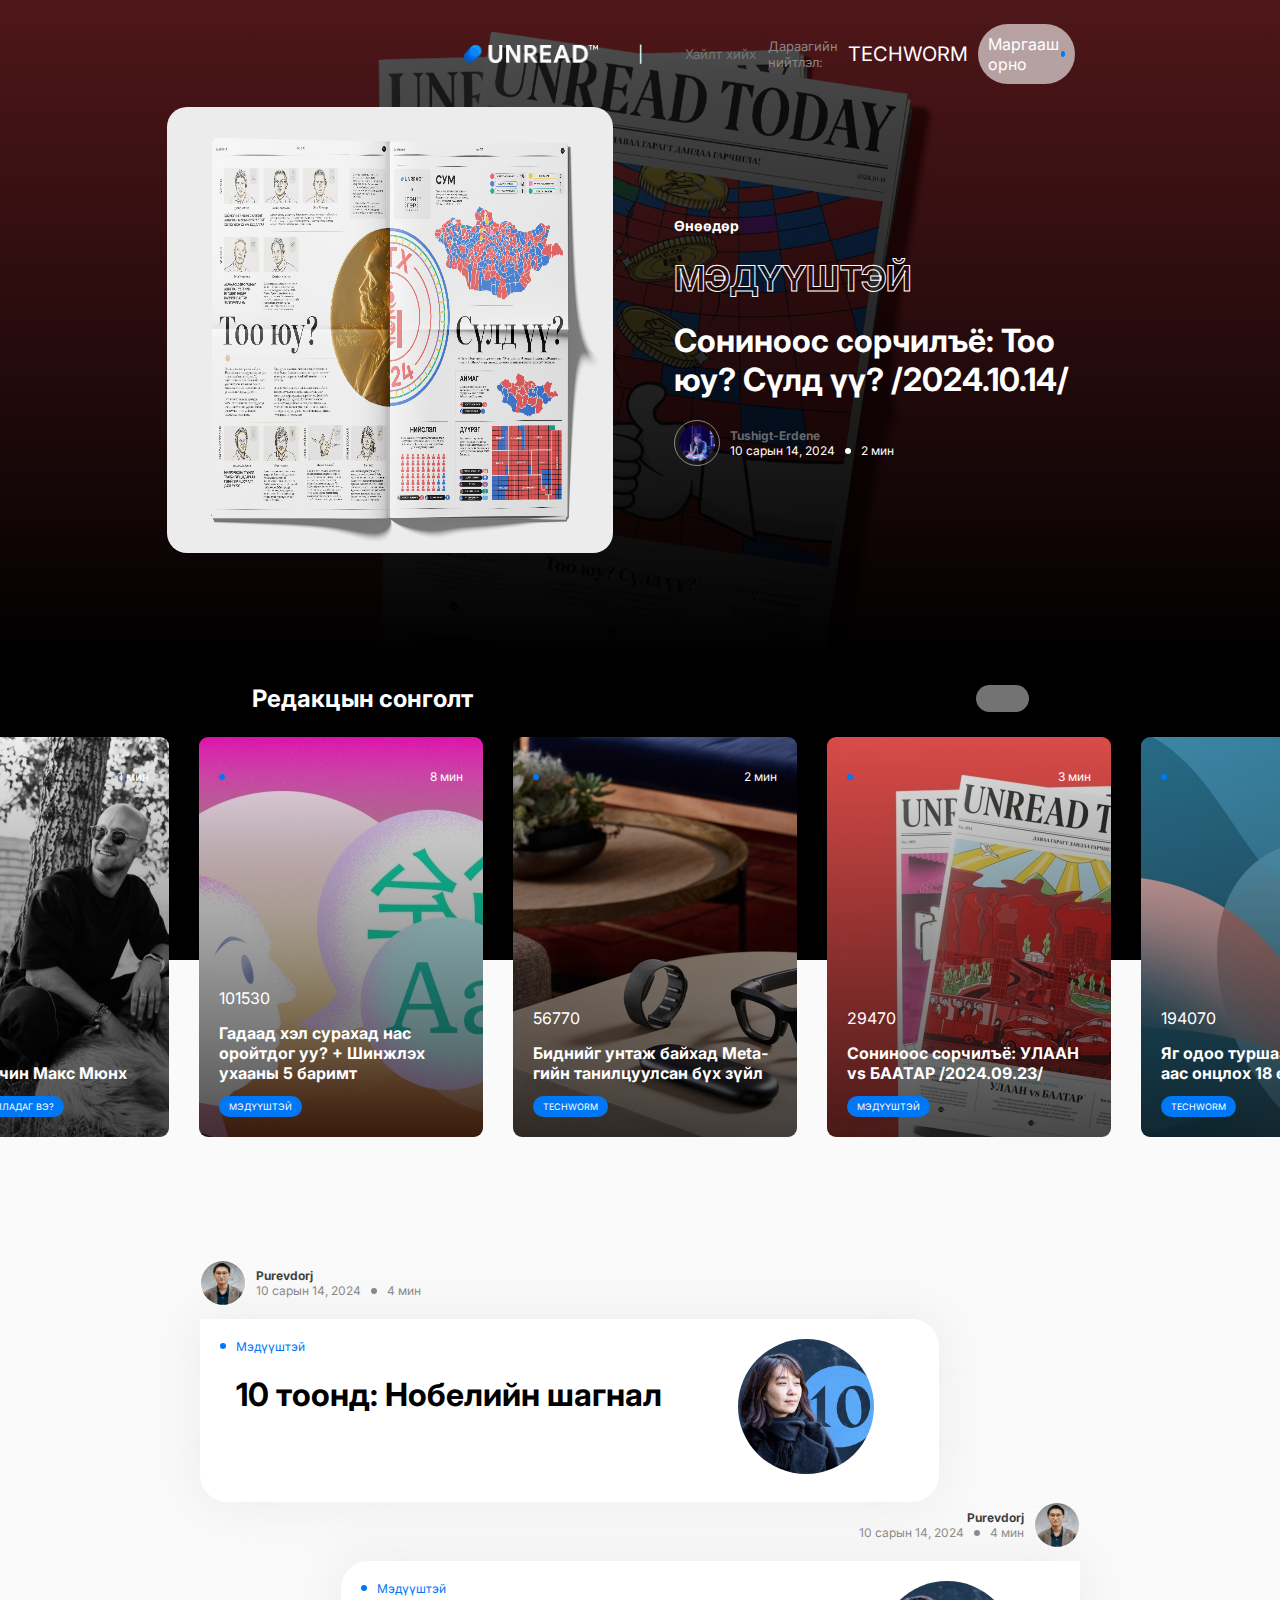
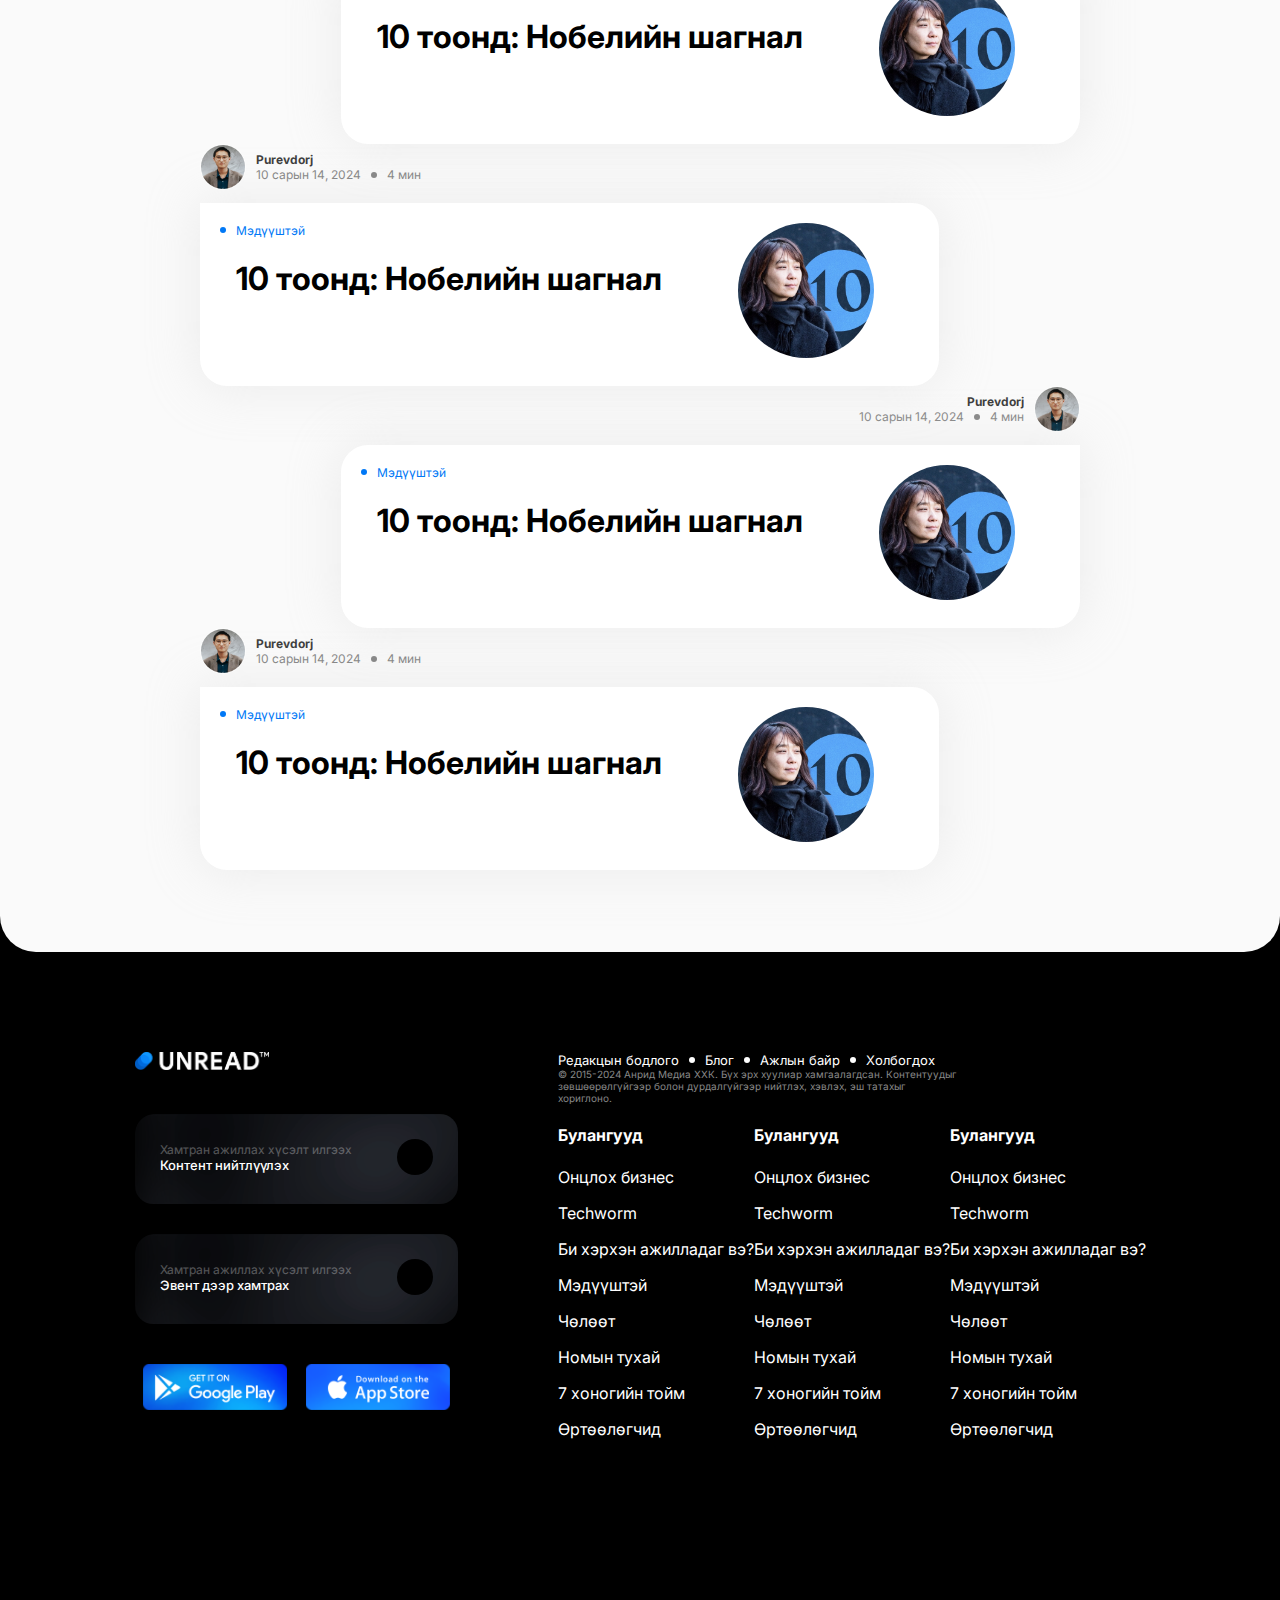
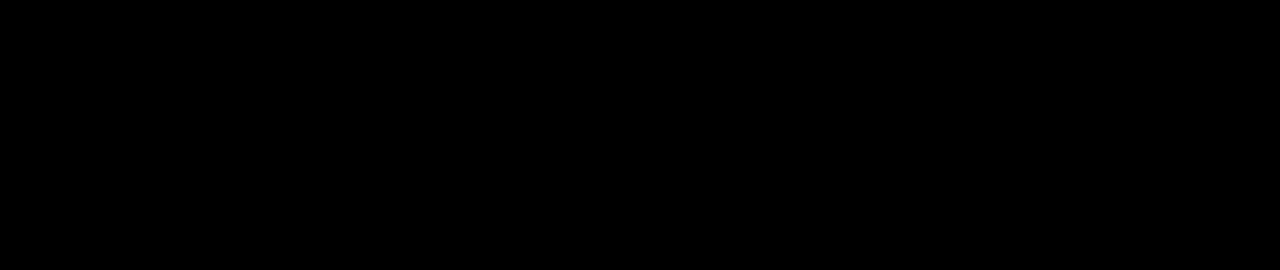
==== commit 8d3b7d8c: "make a footer" ====
--- a/index.html
+++ b/index.html
@@ -261,9 +261,92 @@
     <footer>
         <div class="main-bottom">
         </div>
-        <div>
+        <div class="footer-contents">
             <div>
-                <img src="asset/logo.png" class="logo">
+                <div>
+                    <img src="asset/logo.png" class="logo">
+                </div>
+                <div class="requests">
+                    <div class="request">
+                        <div class="textandbutton">
+                            <div class="request-text">
+                                <h6>
+                                    Хамтран ажиллах хүсэлт илгээх
+                                </h6>
+                                Контент нийтлүүлэх          
+                            </div>
+                            <div class="circle-button">
+                                <span class="las la-angle-right"></span>
+                            </div>
+                        </div>
+                    </div>
+                    <div class="request">
+                        <div class="textandbutton">
+                            <div class="request-text">
+                                <h6>
+                                    Хамтран ажиллах хүсэлт илгээх
+                                </h6>
+                                Эвент дээр хамтрах         
+                            </div>
+                            <div class="circle-button">
+                                <span class="las la-angle-right"></span>
+                            </div>
+                        </div>
+                    </div>
+                </div>
+                <div class="stores">
+                    <img src="asset/playStore.png" alt="">
+                    <img src="asset/appStore.png" alt="">
+                </div>
+            </div>
+            <div class="footer-right">
+                <div class="footer-title">
+                    Редакцын бодлого
+                    <div class="liveDot" style="background-color: white;"></div>
+                    Блог
+                    <div class="liveDot" style="background-color: white;"></div>
+                    Ажлын байр
+                    <div class="liveDot" style="background-color: white;"></div>
+                    Холбогдох
+                </div>
+                <div class="copyright">
+                    © 2015-2024 Анрид Медиа ХХК. Бүх эрх хуулиар хамгаалагдсан. Контентуудыг зөвшөөрөлгүйгээр болон дурдалгүйгээр нийтлэх, хэвлэх, эш татахыг хориглоно.
+                </div>
+                <div class="three-columns">
+                    <div class="column">
+                        <h4>Булангууд</h4>
+                        <p>Онцлох бизнес</p>
+                        <p>Techworm</p>
+                        <p>Би хэрхэн ажилладаг вэ?</p>
+                        <p>Мэдүүштэй</p>
+                        <p>Чөлөөт</p>
+                        <p>Номын тухай</p>
+                        <p>7 хоногийн тойм</p>
+                        <p>Өртөөлөгчид</p>
+                    </div>
+                    <div class="column">
+                        <h4>Булангууд</h4>
+                        <p>Онцлох бизнес</p>
+                        <p>Techworm</p>
+                        <p>Би хэрхэн ажилладаг вэ?</p>
+                        <p>Мэдүүштэй</p>
+                        <p>Чөлөөт</p>
+                        <p>Номын тухай</p>
+                        <p>7 хоногийн тойм</p>
+                        <p>Өртөөлөгчид</p>
+                    </div>
+                    <div class="column">
+                        <h4>Булангууд</h4>
+                        <p>Онцлох бизнес</p>
+                        <p>Techworm</p>
+                        <p>Би хэрхэн ажилладаг вэ?</p>
+                        <p>Мэдүүштэй</p>
+                        <p>Чөлөөт</p>
+                        <p>Номын тухай</p>
+                        <p>7 хоногийн тойм</p>
+                        <p>Өртөөлөгчид</p>
+                    </div>
+                </div>
             </div>
         </div>
         <div class="footer-icons">
--- a/styles.css
+++ b/styles.css
@@ -331,4 +331,79 @@
 }
 .footer-icons span{
   font-size: 50px;
-}+}
+.footer-contents{
+  display: flex;
+  justify-content: center;
+  margin-top: 100px;
+  gap: 100px;
+}
+.footer-right{
+  display: flex;
+  flex-direction: column;
+  justify-content: space-between;
+}
+.footer-title{
+  display: flex;
+  align-items: center;
+  gap: 10px;
+  font-size: 13px;
+}
+.copyright{
+  color: var(--text-gray);
+  font-size: 10px;
+  max-width: 400px;
+}
+.requests{
+  margin-top: 40px;
+  margin-bottom: 40px;
+  display: flex;
+  flex-direction: column;
+  gap: 30px;
+}
+.request{
+  background-image: url(asset/blackBack.png);
+  height: 90px;
+  width: 323px;
+  border-radius: 18px;
+  box-sizing: border-box;
+  padding: 25px;
+}
+.request-text{
+  font-size: 13px;
+  font-weight: 500;
+}
+.request-text h6{
+  color: #fff;
+  font-weight: 400;
+  opacity: 0.3;
+  font-size: 12px;
+  margin: 0;
+}
+.textandbutton{
+  display: flex;
+  align-items: center;
+  justify-content: space-between;
+}
+.circle-button{
+  background-color: black;
+  height: 36px;
+  width: 36px;
+  border-radius: 50%;
+  display: flex;
+  align-items: center;
+  justify-content: center;
+  transition: all 0.2s ease;
+}
+.stores{
+  margin: 0 8px 8px 8px ;
+  display: flex;
+  justify-content: space-between;
+}
+.stores img{
+  height: 46px;
+  width: 144px;
+}
+.three-columns{
+  display: flex;
+}
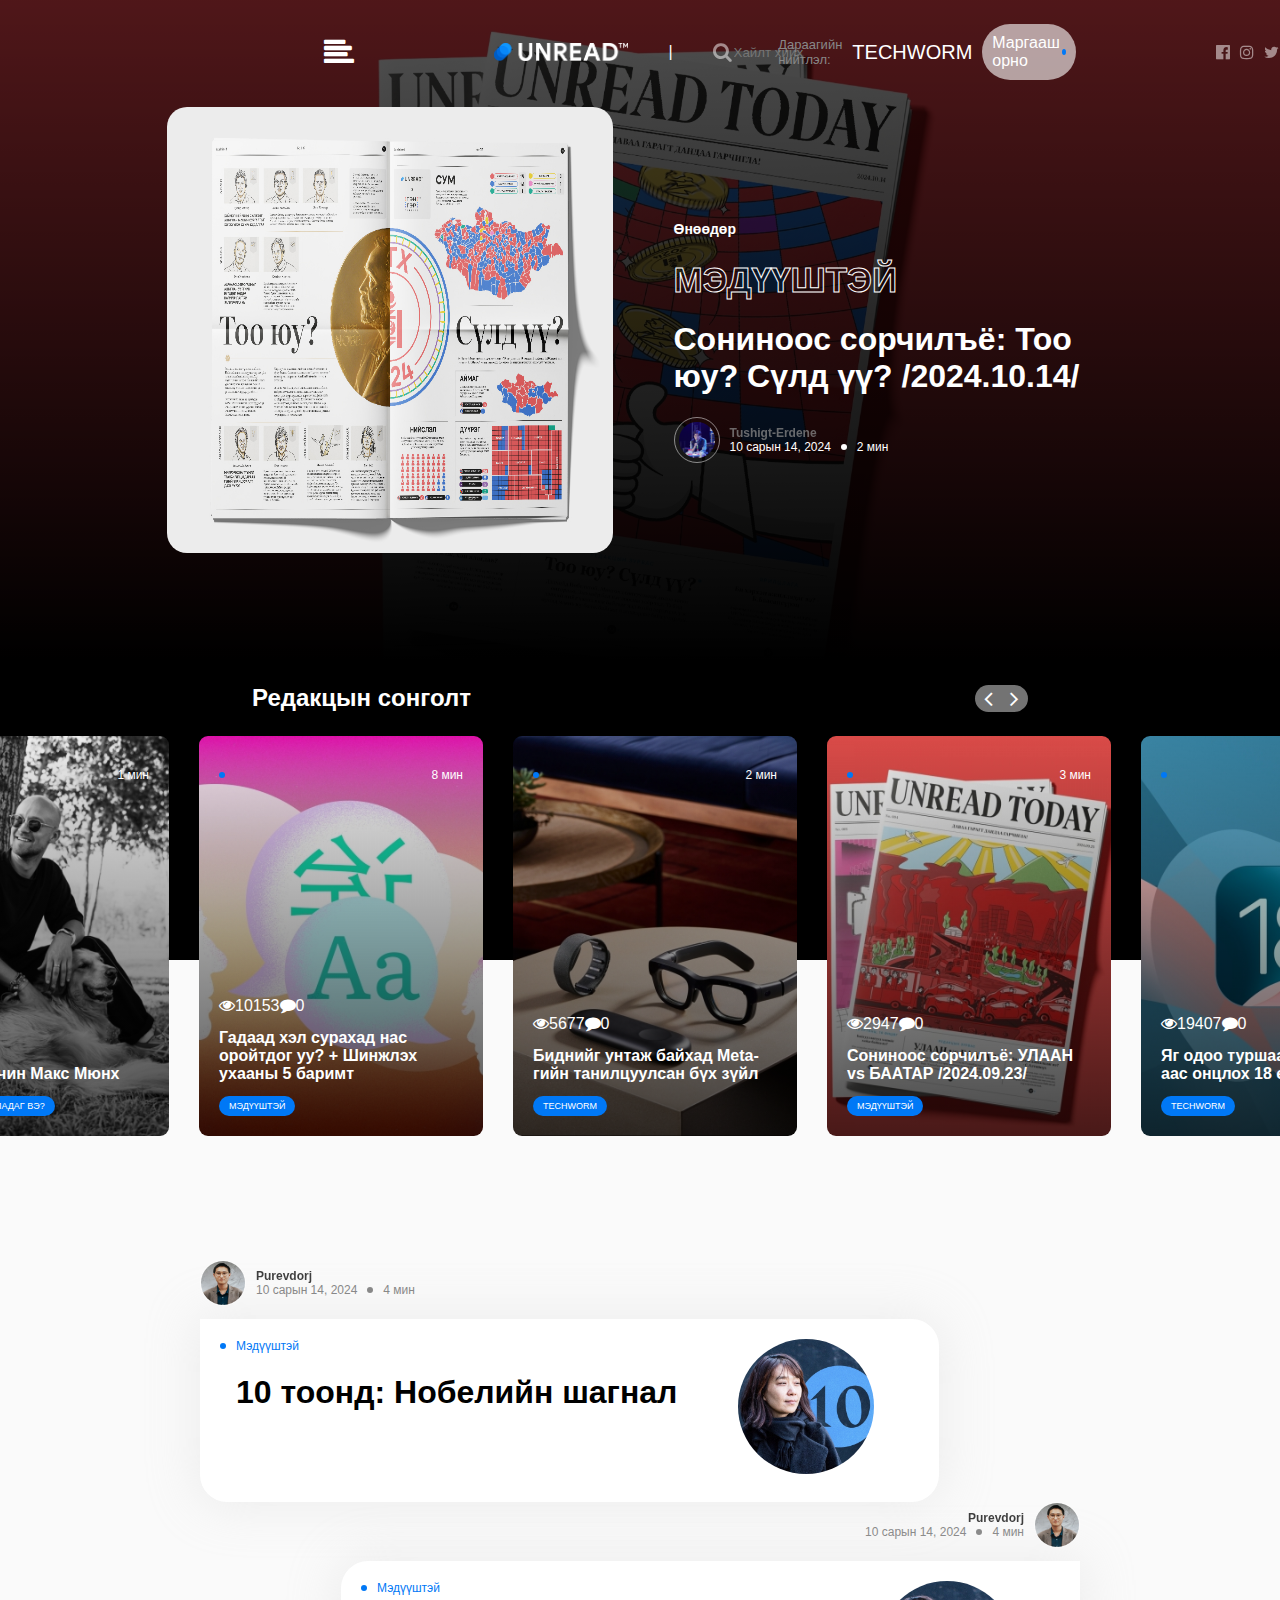
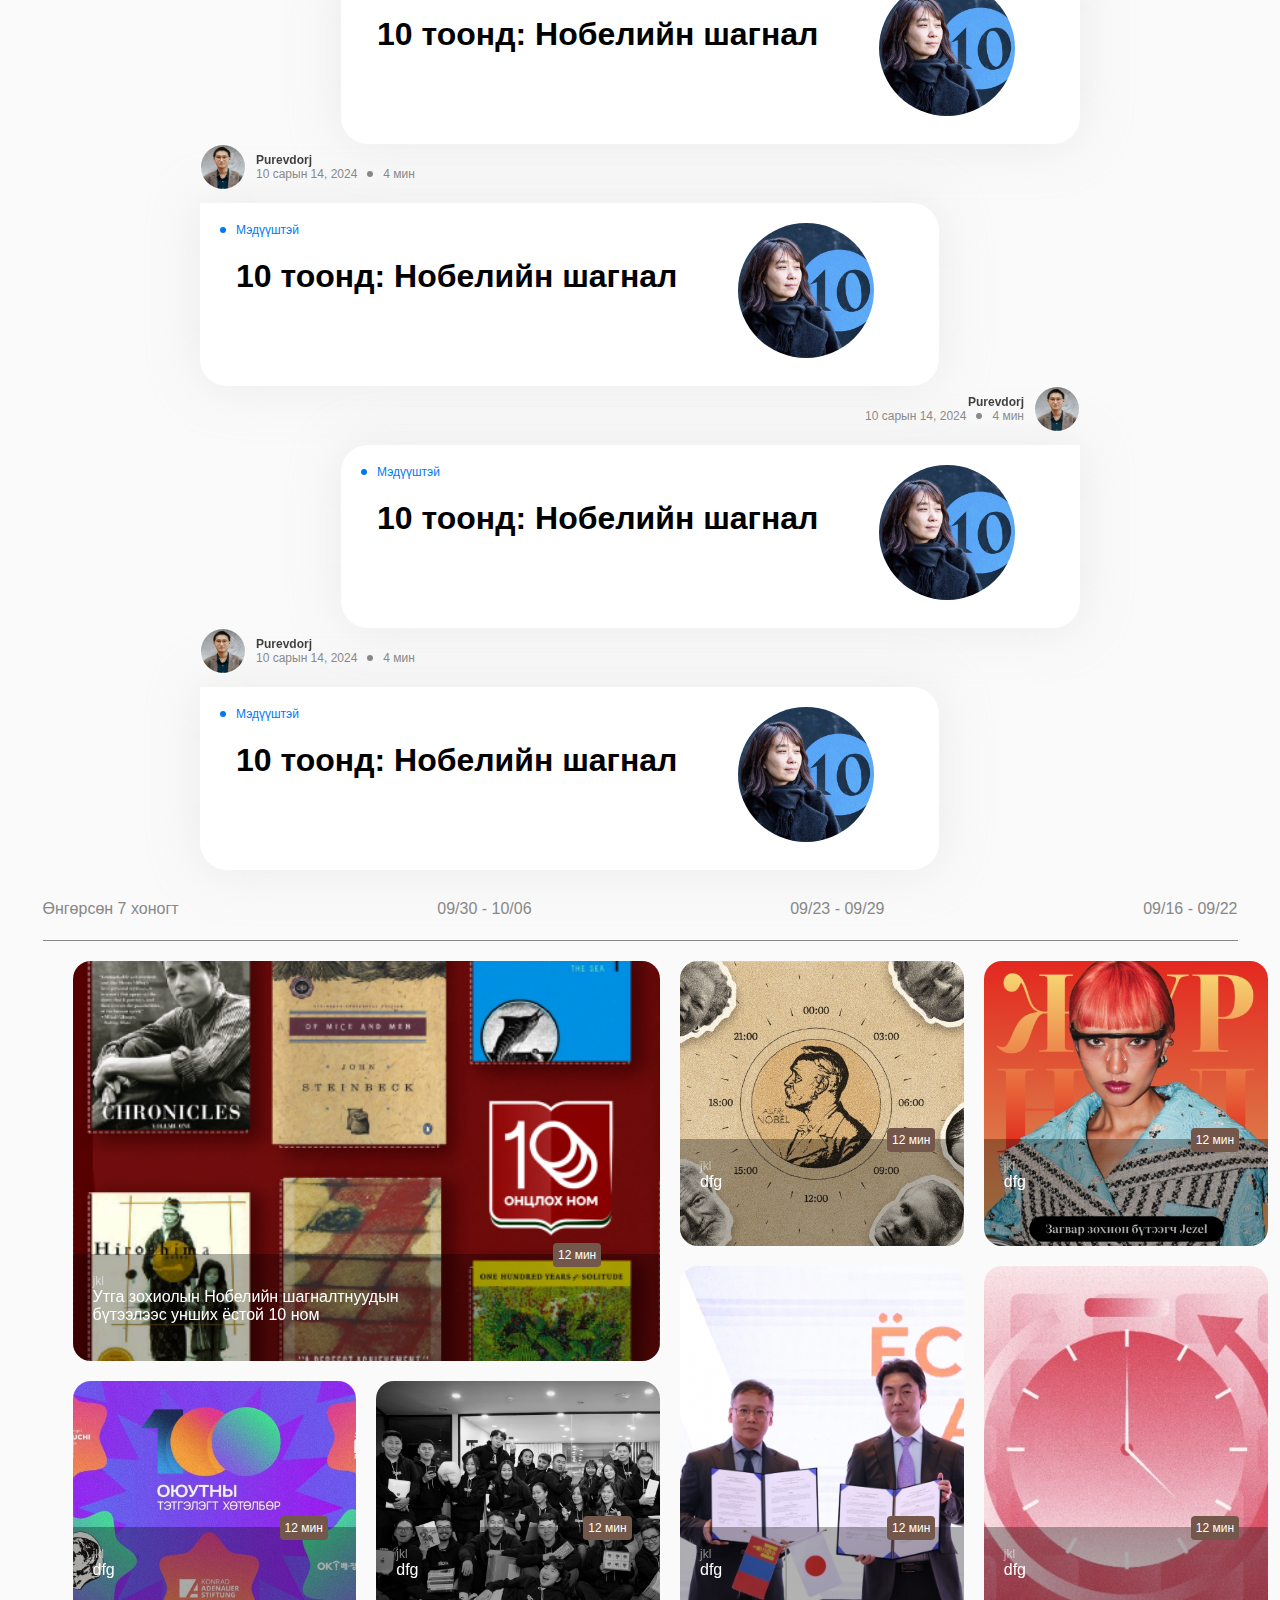
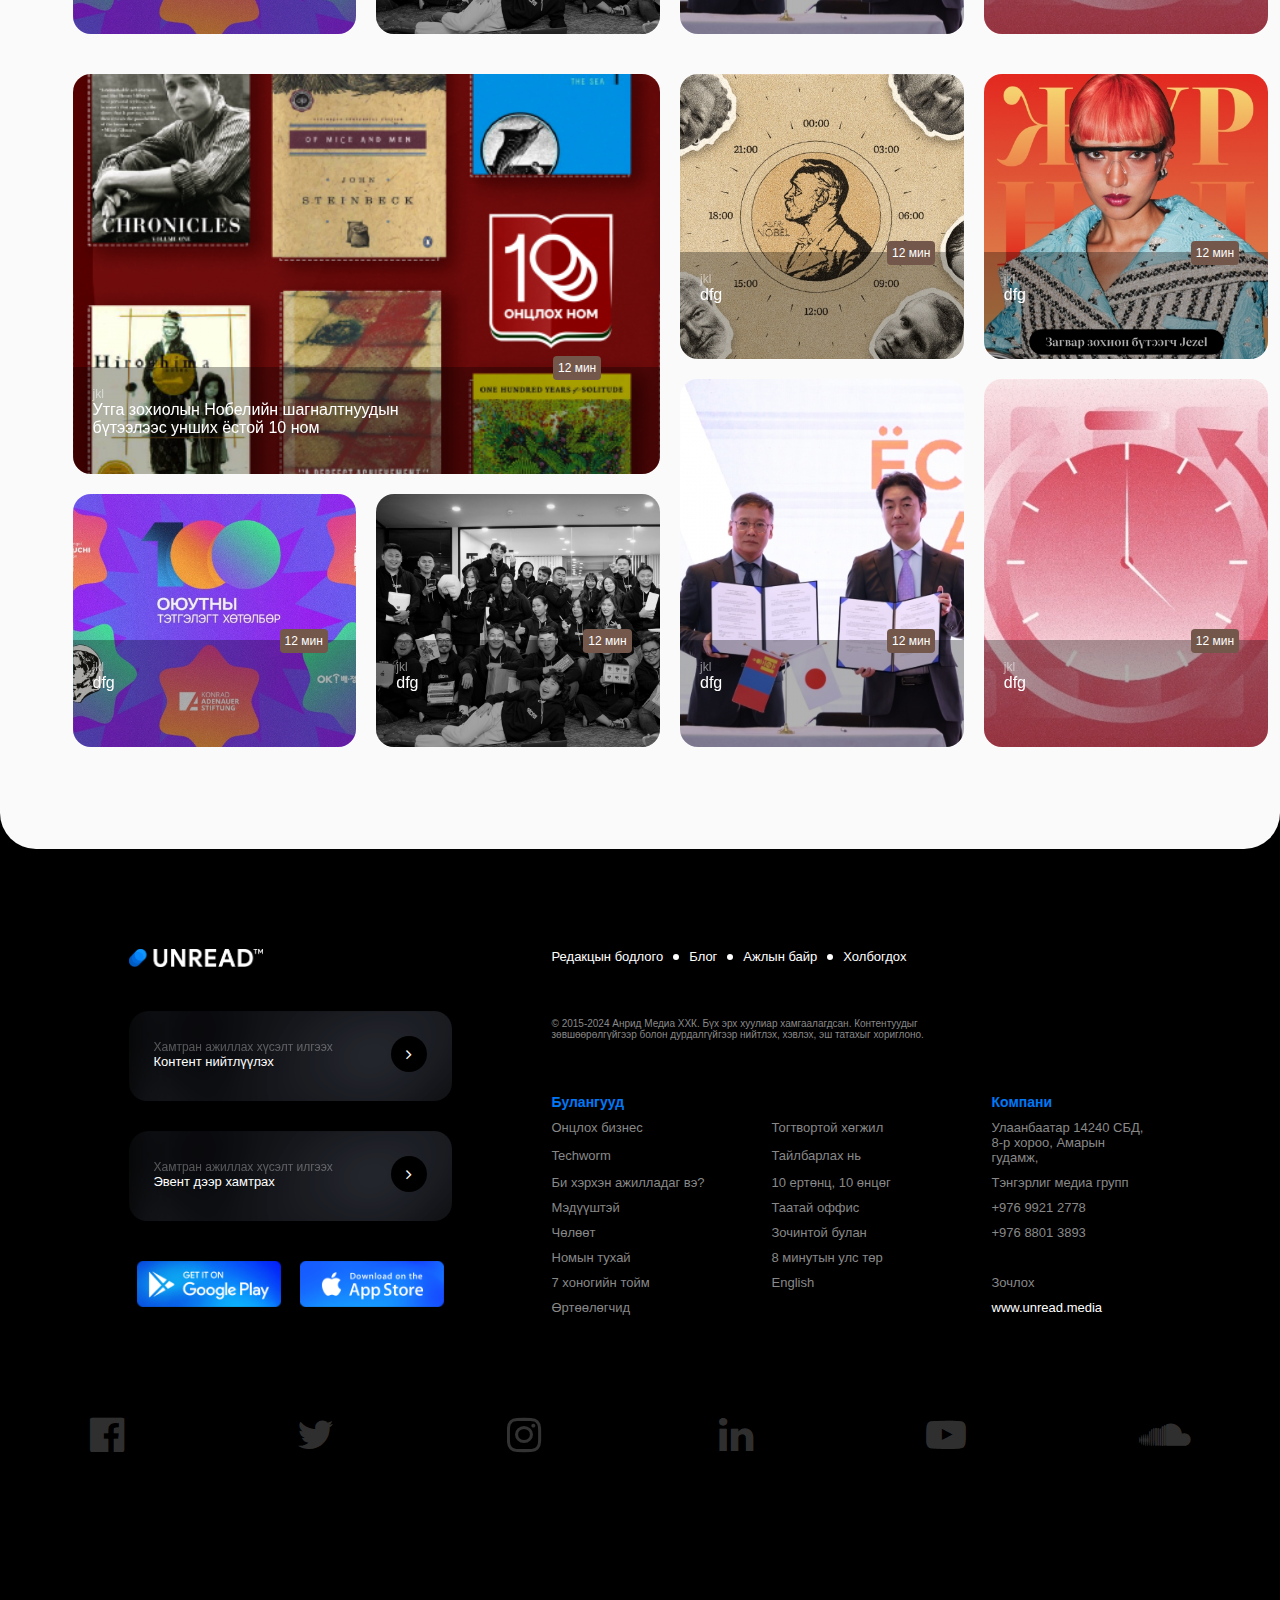
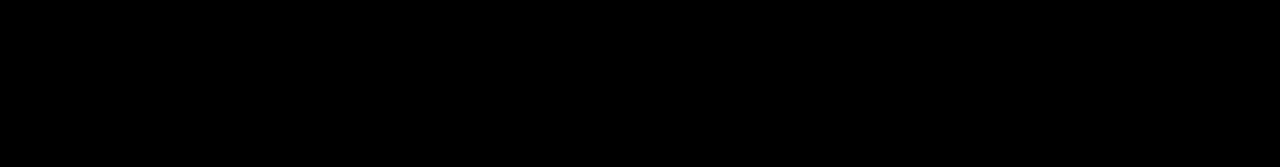
==== commit 1ffa2b4e: "make a grid" ====
--- a/index.html
+++ b/index.html
@@ -6,7 +6,7 @@
     <link rel="preconnect" href="https://fonts.googleapis.com">
     <link rel="preconnect" href="https://fonts.gstatic.com" crossorigin>
     <link href="https://fonts.googleapis.com/css2?family=Inter:ital,opsz,wght@0,14..32,100..900;1,14..32,100..900&display=swap" rel="stylesheet">
-    <link rel= "stylesheet" href= "https://maxst.icons8.com/vue-static/landings/line-awesome/line-awesome/1.3.0/css/line-awesome.min.css" >
+    <link rel="stylesheet" href="https://cdnjs.cloudflare.com/ajax/libs/font-awesome/4.7.0/css/font-awesome.min.css">
     <link rel="icon" href="https://unread.today/img/favicon-32x32.png">
     <link rel="stylesheet" href="styles.css">
     <title>Нүүр | Unread Today</title>
@@ -14,13 +14,13 @@
 <body>
     <header>
         <div class="header">
-            <span class="las la-bars" id="bar-icon"></span>
+            <span class="fa fa-align-left" id="bar-icon"></span>
             <div class="mid-nav">
                 <div class="left-nav">
                     <img src="asset/logo.png" class="logo">
                     <p>|</p>
                     <div style="display: flex;">
-                        <span class="las la-search" id="search"></span>
+                        <span class="fa fa-search" id="search"></span>
                         <input placeholder="Хайлт хийх" id="search-input">
                     </div>
                 </div>
@@ -31,10 +31,10 @@
                 </div>
             </div>
             <div class="social-icons">
-                <span class="lab la-facebook-square"></span>
-                <span class="lab la-instagram"></span>
-                <span class="lab la-twitter"></span>
-                <span class="lab la-linkedin-in"></span>
+                <span class="fa fa-facebook-official"></span>
+                <span class="fa fa-instagram"></span>
+                <span class="fa fa-twitter"></span>
+                <span class="	fa fa-linkedin"></span>
             </div>
         </div>
     </header>
@@ -72,63 +72,63 @@
         <div class="editors-choice">
             <p>Редакцын сонголт</p>
             <div class="pre-and-next">
-                <span class="las la-angle-left"></span>
-                <span class="las la-angle-right"></span>
+                <span class="fa fa-angle-left"></span>
+                <span class="fa fa-angle-right"></span>
             </div>
         </div>
         <div class="slider-container">
             <div class="slider">
-                <div class="Item" style="background: linear-gradient(rgba(0,0,0,0) -10%,#000000 150%), url(asset/item1.jpeg);">
+                <div class="Item" style="background: linear-gradient(rgba(0,0,0,0) -10%,#000000 150%), url(asset/item1.jpeg);background-position: center;background-size: cover;">
                     <div class="item-header">
                         <div class="liveDot"></div>
                         <p>1 мин</p>
                     </div>
                     <div class="item-content">
-                        <div><span class="las la-eye"></span>3525<span class="las la-comment-alt"></span>0</div>
+                        <div><span class="fa fa-eye"></span>3525<span class="fa fa-comment"></span>0</div>
                         <h2>Гэрэл зурагчин Макс Мюнх</h2>
                         <div class="category">Би хэрхэн ажилладаг вэ?</div>
                     </div>
                 </div>
-                <div class="Item" style="background: linear-gradient(rgba(0,0,0,0) -10%,#000000 150%), url(asset/item2.jpeg);">
+                <div class="Item" style="background: linear-gradient(rgba(0,0,0,0) -10%,#000000 150%), url(asset/item2.jpeg);background-position: center;background-size: cover;">
                     <div class="item-header">
                         <div class="liveDot"></div>
                         <p>8 мин</p>
                     </div>
                     <div class="item-content">
-                        <div><span class="las la-eye"></span>10153<span class="las la-comment-alt"></span>0</div>
+                        <div><span class="fa fa-eye"></span>10153<span class="fa fa-comment"></span>0</div>
                         <h2> Гадаад хэл сурахад нас оройтдог уу? + Шинжлэх ухааны 5 баримт </h2>
                         <div class="category"> Мэдүүштэй </div>
                     </div>
                 </div>
-                <div class="Item" style="background: linear-gradient(rgba(0,0,0,0) -10%,#000000 150%), url(asset/item3.jpeg);">
+                <div class="Item" style="background: linear-gradient(rgba(0,0,0,0) -10%,#000000 150%), url(asset/item3.jpeg);background-position: center;background-size: cover;">
                     <div class="item-header">
                         <div class="liveDot"></div>
                         <p>2 мин</p>
                     </div>
                     <div class="item-content">
-                        <div><span class="las la-eye"></span>5677<span class="las la-comment-alt"></span>0</div>
+                        <div><span class="fa fa-eye"></span>5677<span class="fa fa-comment"></span>0</div>
                         <h2>Биднийг унтаж байхад Meta-гийн танилцуулсан бүх зүйл</h2>
                         <div class="category">techworm</div>
                     </div>
                 </div>
-                <div class="Item" style="background: linear-gradient(rgba(0,0,0,0) -10%,#000000 150%), url(asset/item4.jpeg);">
+                <div class="Item" style="background: linear-gradient(rgba(0,0,0,0) -10%,#000000 150%), url(asset/item4.jpeg);background-position: center;background-size: cover;">
                     <div class="item-header">
                         <div class="liveDot"></div>
                         <p>3 мин</p>
                     </div>
                     <div class="item-content">
-                        <div><span class="las la-eye"></span>2947<span class="las la-comment-alt"></span>0</div>
+                        <div><span class="fa fa-eye"></span>2947<span class="fa fa-comment"></span>0</div>
                         <h2>Сониноос сорчилъё: УЛААН vs БААТАР /2024.09.23/</h2>
                         <div class="category">Мэдүүштэй</div>
                     </div>
                 </div>
-                <div class="Item" style="background: linear-gradient(rgba(0,0,0,0) -10%,#000000 150%), url(asset/item5.jpeg);">
+                <div class="Item" style="background: linear-gradient(rgba(0,0,0,0) -10%,#000000 150%), url(asset/item5.jpeg);background-position: center;background-size: cover;">
                     <div class="item-header">
                         <div class="liveDot"></div>
                         <p>6 мин</p>
                     </div>
                     <div class="item-content">
-                        <div><span class="las la-eye"></span>19407<span class="las la-comment-alt"></span>0</div>
+                        <div><span class="fa fa-eye"></span>19407<span class="fa fa-comment"></span>0</div>
                         <h2>Яг одоо туршаад үз: iOS 18-аас онцлох 18 өөрчлөлт</h2>
                         <div class="category">techworm</div>
                     </div>
@@ -137,7 +137,7 @@
         </div>
     </div>
     <main>
-        <div>
+        <div class="content-item-left">
             <div class="account">
                 <img src="asset/profile1.jpeg" class="accImg">
                 <div>
@@ -185,7 +185,7 @@
                 <img src="asset/main1.jpeg" class="main-img">
             </div>
         </div>
-        <div>
+        <div class="content-item-left">
             <div class="account">
                 <img src="asset/profile1.jpeg" class="accImg">
                 <div>
@@ -233,7 +233,7 @@
                 <img src="asset/main1.jpeg" class="main-img">
             </div>
         </div>
-        <div>
+        <div class="content-item-left">
             <div class="account">
                 <img src="asset/profile1.jpeg" class="accImg">
                 <div>
@@ -255,6 +255,142 @@
                     <h1>10 тоонд: Нобелийн шагнал</h1>
                 </div>
                 <img src="asset/main1.jpeg" class="main-img">
+            </div>
+        </div>
+        <div class="info-selector">
+            <div class="dates">Өнгөрсөн 7 хоногт</div>
+            <div class="dates">09/30 - 10/06</div>
+            <div class="dates">09/23 - 09/29</div>
+            <div class="dates">09/16 - 09/22</div>
+        </div>
+        <div class="contents">
+            <div class="content" style="grid-row:1/3; grid-column: 1/3;background-image: url(content-img/1.png);">
+                <div class="content-title">
+                    <div class="content-category">jkl</div>
+                    Утга зохиолын Нобелийн шагналтнуудын <br>бүтээлээс унших ёстой 10 ном
+                    <div class="content-timer">
+                        12 мин
+                    </div>
+                </div>
+            </div>
+            <div class="content" style="background-image: url(content-img/2.jpeg);">
+                <div class="content-title">
+                    <div class="content-category">jkl</div>
+                    dfg
+                    <div class="content-timer">
+                        12 мин
+                    </div>
+                </div>
+            </div>
+            <div class="content" style="background-image: url(content-img/3.jpeg);">
+                <div class="content-title">
+                    <div class="content-category">jkl</div>
+                    dfg
+                    <div class="content-timer">
+                        12 мин
+                    </div>
+                </div>
+            </div>
+            <div class="content" style="grid-row: 2/4;background-image: url(content-img/4.jpeg);">
+                <div class="content-title">
+                    <div class="content-category">jkl</div>
+                    dfg
+                    <div class="content-timer">
+                        12 мин
+                    </div>
+                </div>
+            </div>
+            <div class="content" style="grid-row: 2/4;background-image: url(content-img/5.jpeg);">
+                <div class="content-title">
+                    <div class="content-category">jkl</div>
+                    dfg
+                    <div class="content-timer">
+                        12 мин
+                    </div>
+                </div>
+            </div>
+            <div class="content" style="background-image: url(content-img/6.jpeg);">
+                <div class="content-title">
+                    <div class="content-category">jkl</div>
+                    dfg
+                    <div class="content-timer">
+                        12 мин
+                    </div>
+                </div>
+            </div>
+            <div class="content" style="background-image: url(content-img/7.jpeg);">
+                <div class="content-title">
+                    <div class="content-category">jkl</div>
+                    dfg
+                    <div class="content-timer">
+                        12 мин
+                    </div>
+                </div>
+            </div>
+        </div>
+        <div class="contents">
+            <div class="content" style="grid-row:1/3; grid-column: 1/3;background-image: url(content-img/1.png);">
+                <div class="content-title">
+                    <div class="content-category">jkl</div>
+                    Утга зохиолын Нобелийн шагналтнуудын <br>бүтээлээс унших ёстой 10 ном
+                    <div class="content-timer">
+                        12 мин
+                    </div>
+                </div>
+            </div>
+            <div class="content" style="background-image: url(content-img/2.jpeg);">
+                <div class="content-title">
+                    <div class="content-category">jkl</div>
+                    dfg
+                    <div class="content-timer">
+                        12 мин
+                    </div>
+                </div>
+            </div>
+            <div class="content" style="background-image: url(content-img/3.jpeg);">
+                <div class="content-title">
+                    <div class="content-category">jkl</div>
+                    dfg
+                    <div class="content-timer">
+                        12 мин
+                    </div>
+                </div>
+            </div>
+            <div class="content" style="grid-row: 2/4;background-image: url(content-img/4.jpeg);">
+                <div class="content-title">
+                    <div class="content-category">jkl</div>
+                    dfg
+                    <div class="content-timer">
+                        12 мин
+                    </div>
+                </div>
+            </div>
+            <div class="content" style="grid-row: 2/4;background-image: url(content-img/5.jpeg);">
+                <div class="content-title">
+                    <div class="content-category">jkl</div>
+                    dfg
+                    <div class="content-timer">
+                        12 мин
+                    </div>
+                </div>
+            </div>
+            <div class="content" style="background-image: url(content-img/6.jpeg);">
+                <div class="content-title">
+                    <div class="content-category">jkl</div>
+                    dfg
+                    <div class="content-timer">
+                        12 мин
+                    </div>
+                </div>
+            </div>
+            <div class="content" style="background-image: url(content-img/7.jpeg);">
+                <div class="content-title">
+                    <div class="content-category">jkl</div>
+                    dfg
+                    <div class="content-timer">
+                        12 мин
+                    </div>
+                </div>
             </div>
         </div>
     </main>
@@ -276,7 +412,7 @@
                                 Контент нийтлүүлэх          
                             </div>
                             <div class="circle-button">
-                                <span class="las la-angle-right"></span>
+                                <span class="fa fa-angle-right"></span>
                             </div>
                         </div>
                     </div>
@@ -289,7 +425,7 @@
                                 Эвент дээр хамтрах         
                             </div>
                             <div class="circle-button">
-                                <span class="las la-angle-right"></span>
+                                <span class="fa fa-angle-right"></span>
                             </div>
                         </div>
                     </div>
@@ -313,49 +449,43 @@
                     © 2015-2024 Анрид Медиа ХХК. Бүх эрх хуулиар хамгаалагдсан. Контентуудыг зөвшөөрөлгүйгээр болон дурдалгүйгээр нийтлэх, хэвлэх, эш татахыг хориглоно.
                 </div>
                 <div class="three-columns">
-                    <div class="column">
-                        <h4>Булангууд</h4>
-                        <p>Онцлох бизнес</p>
-                        <p>Techworm</p>
-                        <p>Би хэрхэн ажилладаг вэ?</p>
-                        <p>Мэдүүштэй</p>
-                        <p>Чөлөөт</p>
-                        <p>Номын тухай</p>
-                        <p>7 хоногийн тойм</p>
-                        <p>Өртөөлөгчид</p>
-                    </div>
-                    <div class="column">
-                        <h4>Булангууд</h4>
-                        <p>Онцлох бизнес</p>
-                        <p>Techworm</p>
-                        <p>Би хэрхэн ажилладаг вэ?</p>
-                        <p>Мэдүүштэй</p>
-                        <p>Чөлөөт</p>
-                        <p>Номын тухай</p>
-                        <p>7 хоногийн тойм</p>
-                        <p>Өртөөлөгчид</p>
-                    </div>
-                    <div class="column">
-                        <h4>Булангууд</h4>
-                        <p>Онцлох бизнес</p>
-                        <p>Techworm</p>
-                        <p>Би хэрхэн ажилладаг вэ?</p>
-                        <p>Мэдүүштэй</p>
-                        <p>Чөлөөт</p>
-                        <p>Номын тухай</p>
-                        <p>7 хоногийн тойм</p>
-                        <p>Өртөөлөгчид</p>
-                    </div>
+                    <div class="column-title">Булангууд</div>
+                    <div></div>
+                    <div class="column-title">Компани</div>
+                    <div>Онцлох бизнес</div>
+                    <div>Тогтвортой хөгжил</div>
+                    <div style="grid-column: 3/4; grid-row: 2/4;">Улаанбаатар 14240 СБД, 8-р хороо, Амарын гудамж,</div>
+                    <div>Techworm</div>
+                    <div>Тайлбарлах нь</div>
+                    <div>Би хэрхэн ажилладаг вэ?</div>
+                    <div>10 ертөнц, 10 өнцөг</div>
+                    <div>Тэнгэрлиг медиа групп</div>
+                    <div>Мэдүүштэй</div>
+                    <div>Таатай оффис</div>
+                    <div>+976 9921 2778</div>
+                    <div>Чөлөөт</div>
+                    <div>Зочинтой булан</div>
+                    <div>+976 8801 3893</div>
+                    <div>Номын тухай</div>
+                    <div>8 минутын улс төр</div>
+                    <div></div>
+                    <div>7 хоногийн тойм</div>
+                    <div>English</div>
+                    <div>Зочлох</div>
+                    <div>Өртөөлөгчид</div>
+                    <div></div>
+                    <div style="color: white;">www.unread.media</div>
+                    
                 </div>
             </div>
         </div>
         <div class="footer-icons">
-            <span class="lab la-facebook-square"></span>
-            <span class="lab la-twitter"></span>
-            <span class="lab la-instagram"></span>
-            <span class="lab la-linkedin-in"></span>
-            <span class="lab la-youtube"></span>
-            <span class="lab la-soundcloud"></span>
+            <span class="fa fa-facebook-official"></span>
+            <span class="fa fa-twitter"></span>
+            <div class="cropped-image"><i class="fa fa-instagram" style="font-size:40px; color: transparent;"></i></div>
+            <span class="fa fa-linkedin"></span>
+            <span class="fa fa-youtube-play"></span>
+            <span class="fa fa-soundcloud"></span>
         </div>
     </footer>
 </body>
--- a/styles.css
+++ b/styles.css
@@ -4,7 +4,7 @@
   --text-gray: #888888;
 }
 * {
-  font-family: "Inter";
+  font-family: SF display, sans-serif;
   color: white;
 }
 span {
@@ -82,12 +82,12 @@
   justify-content: center;
   align-items: center;
 }
-.hero-content{
+.hero-content {
   display: flex;
   align-items: center;
   gap: 61px;
 }
-.hero-img{
+.hero-img {
   height: 446px;
   width: 446px;
   border-radius: 20px;
@@ -96,27 +96,31 @@
   align-items: center;
   justify-content: center;
 }
-.hero-img img{
+.hero-img img {
   height: 100%;
   width: 100%;
   transition: all 0.2s ease;
 }
-.hero-img img:hover{
+.hero-img img:hover {
   transform: scale(1.1);
 }
-.account{
-  display: flex;
-  align-items: center;
-  gap:10px;
-}
-.hero-text{
+.account {
+  display: flex;
+  align-items: center;
+  gap: 10px;
+}
+.hero-text {
   max-width: 440px;
 }
-@keyframes live{
-  0% {color: transparent;}
-  100% {color: var(--main-color);}
-}
-.hero-text h5{
+@keyframes live {
+  0% {
+    color: transparent;
+  }
+  100% {
+    color: var(--main-color);
+  }
+}
+.hero-text h5 {
   font-size: 14px;
   animation-name: live;
   animation-duration: 1s;
@@ -124,7 +128,7 @@
   animation-iteration-count: infinite;
   animation-direction: alternate;
 }
-.hero-type{
+.hero-type {
   font-size: 35px;
   -webkit-text-fill-color: transparent;
   -webkit-text-stroke-width: 1px;
@@ -133,7 +137,7 @@
   font-weight: bold;
   margin: 7px 0 0 0;
 }
-.accImg{
+.accImg {
   border: 1px solid;
   border-color: rgb(255, 255, 255, 0.5);
   border-radius: 50%;
@@ -144,22 +148,22 @@
   width: 44px;
   height: 44px;
 }
-.accImg:hover{
+.accImg:hover {
   border-color: white;
 }
-.accImg img{
+.accImg img {
   border-radius: 50%;
   width: 36px;
   height: 36px;
 }
-.account-name{
+.account-name {
   font-size: 12px;
   color: var(--text-gray);
   opacity: 75%;
   font-weight: bold;
 }
 
-.account-date{
+.account-date {
   display: flex;
   align-items: center;
   font-size: 12px;
@@ -203,13 +207,13 @@
   gap: 40px;
   align-items: center;
 }
-.social-icons{
+.social-icons {
   margin-left: 100px;
   display: flex;
   align-items: center;
   gap: 10px;
 }
-.social-icons span{
+.social-icons span {
   opacity: 50%;
 }
 #search-input {
@@ -251,30 +255,30 @@
   height: 300px;
   position: relative;
 }
-.editors-choice{
+.editors-choice {
   display: flex;
   justify-content: space-around;
   font-size: 24px;
   font-weight: bold;
   align-items: center;
 }
-.pre-and-next{
+.pre-and-next {
   background-color: rgba(192, 192, 192, 0.6);
   color: white;
   display: flex;
   align-items: center;
-  justify-content: center;
+  justify-content: space-around;
   border-radius: 25px;
   height: 27px;
   width: 53px;
 }
-main{
-  margin:300px 200px 0px 200px;
-  display: flex;
-  flex-direction: column;
-  align-items: flex-start;
-}
-.content-item-main{
+main {
+  margin: 300px 200px 0px 200px;
+  display: flex;
+  flex-direction: column;
+  align-items: center;
+}
+.content-item-main {
   background-color: white;
   margin-top: 13px;
   height: 183px;
@@ -286,82 +290,186 @@
   box-shadow: 0px 0px 50px 4px rgba(209, 209, 209, 0.3);
   box-sizing: border-box;
 }
-.content-item-category{
+.content-item-category {
   font-size: 12px;
   color: var(--main-color);
 }
-.content-item-main h1{
+.content-item-main h1 {
   color: black;
 }
-.content-item-right{
+.content-item-left {
+  align-self: flex-start;
+}
+.content-item-right {
   align-self: flex-end;
   display: flex;
   flex-direction: column;
   align-items: flex-end;
 }
-.content-item-right .account{
+.content-item-right .account {
   flex-direction: row-reverse;
 }
-.content-item-right .account-name{
+.content-item-right .account-name {
   text-align: end;
 }
-.content-item-right .content-item-main{
+.content-item-right .content-item-main {
   border-radius: 27px 0 27px 27px;
 }
-.main-img{
+.main-img {
   border-radius: 50%;
   height: 135px;
   width: 136px;
 }
-footer{
+.info-selector{
+  margin-top: 30px;
+  height: 20px;
+  width: 1195px;
+  border-bottom: #888888 1px solid;
+  align-self: center;
+  display: flex;
+  justify-content: space-between;
+  padding-bottom: 20px;
+}
+.info-selector .dates{
+  color: #888888;
+}
+.dates:hover{
+  color: var(--main-color);
+  border-bottom: var(--main-color) 2px solid;
+}
+.contents{
+  margin-top: 20px;
+  margin-bottom: 60px;
+  display: grid;
+  width: 1135px;
+  height: 633px;
+  grid-template-columns: 25% 25% 25% 25%;
+  grid-template-rows: 45% 15% 40%;
+  gap: 20px 20px;
+}
+.content{
+  display: flex;
+  background-color: #0078f6;
+  border-radius: 18px;
+  align-items: flex-end;
+  overflow: hidden;
+  background-position: center;
+  background-size: cover;
+  backdrop-filter: blur(8px);
+}
+.content-title{
+  width: 100%;
+  height: 107px;
+  padding: 20px;
+  background-color: rgba(0, 0, 0, 0.3);
+  box-sizing: border-box;
+  position: relative;
+  display: flex;
+  flex-direction: column;
+  align-items: start;
+}
+.content-category{
+  margin: 0;
+  font-size: 12px;
+  color: rgb(255, 255, 255, 0.5);
+}
+.content-timer{
+  border-radius: 4px;
+  background-color: rgba(115, 87, 74, 1);
+  font-size: 12px;
+  padding: 5px;
+  font-weight: 500;
+  position: absolute;
+  top: -11px;
+  right: 10%;
+}
+footer {
   background-color: #000000;
   height: 1000px;
-}
-.main-bottom{
+  display: flex;
+  flex-direction: column;
+  align-items: center;
+}
+.main-bottom {
   background-color: var(--background);
   height: 82px;
+  width: 100%;
   border-radius: 0 0 36px 36px;
 }
-.footer-icons{
-  display: flex;
-  justify-content: space-evenly;
-  align-items: center;
-  opacity: 50%;
-  color: white;
-}
-.footer-icons span{
-  font-size: 50px;
-}
-.footer-contents{
+.footer-icons {
+  margin-top: 100px;
+  display: flex;
+  width: 1100px;
+  justify-content: space-between;
+  align-items: center;
+}
+.footer-icons span {
+  color: rgb(255, 255, 255, 0.2);
+  font-size: 40px;
+}
+.fa-facebook-official:hover{
+  color: #1877F2;
+}
+.fa-twitter:hover{
+  color: #1DA1F2;
+}
+.cropped-image {
+  width: 40px;
+  height: 40px;
+  background: rgb(255, 255, 255, 0.2);
+  background-position: center center;
+  background-repeat: no-repeat;
+  background-size: cover;
+  color: transparent;
+  background-clip: text;
+}
+.cropped-image:hover{
+  background: linear-gradient(225deg, #833ab4,#833ab4,#fd1d1d,#fcb045,#fcb045);
+  background-position: center center;
+  background-repeat: no-repeat;
+  background-size: cover;
+  color: transparent;
+  background-clip: text;
+}
+.fa-linkedin:hover{
+  color: #0077B5;
+}
+.fa-youtube-play:hover{
+  color: #FF0000;
+}
+.fa-soundcloud:hover{
+  color: #ff8800;
+}
+.footer-contents {
   display: flex;
   justify-content: center;
   margin-top: 100px;
   gap: 100px;
 }
-.footer-right{
-  display: flex;
-  flex-direction: column;
-  justify-content: space-between;
-}
-.footer-title{
+.footer-right {
+  display: flex;
+  flex-direction: column;
+  justify-content: space-between;
+}
+.footer-title {
   display: flex;
   align-items: center;
   gap: 10px;
   font-size: 13px;
 }
-.copyright{
+.copyright {
   color: var(--text-gray);
   font-size: 10px;
   max-width: 400px;
 }
-.requests{
+.requests {
   margin-top: 40px;
   margin-bottom: 40px;
   display: flex;
   flex-direction: column;
   gap: 30px;
 }
-.request{
+.request {
   background-image: url(asset/blackBack.png);
   height: 90px;
   width: 323px;
@@ -369,23 +477,23 @@
   box-sizing: border-box;
   padding: 25px;
 }
-.request-text{
+.request-text {
   font-size: 13px;
   font-weight: 500;
 }
-.request-text h6{
+.request-text h6 {
   color: #fff;
   font-weight: 400;
   opacity: 0.3;
   font-size: 12px;
   margin: 0;
 }
-.textandbutton{
-  display: flex;
-  align-items: center;
-  justify-content: space-between;
-}
-.circle-button{
+.textandbutton {
+  display: flex;
+  align-items: center;
+  justify-content: space-between;
+}
+.circle-button {
   background-color: black;
   height: 36px;
   width: 36px;
@@ -395,15 +503,27 @@
   justify-content: center;
   transition: all 0.2s ease;
 }
-.stores{
-  margin: 0 8px 8px 8px ;
-  display: flex;
-  justify-content: space-between;
-}
-.stores img{
+.stores {
+  margin: 0 8px 8px 8px;
+  display: flex;
+  justify-content: space-between;
+}
+.stores img {
   height: 46px;
   width: 144px;
 }
-.three-columns{
-  display: flex;
-}
+.three-columns {
+  display: grid;
+  max-width: 600px;
+  grid-template-columns: 200px 200px 160px;
+  gap: 10px 20px;
+}
+.three-columns div {
+  color: var(--text-gray);
+  font-size: 13px;
+}
+.three-columns .column-title {
+  color: var(--main-color);
+  font-weight: bold;
+  font-size: 14px;
+}
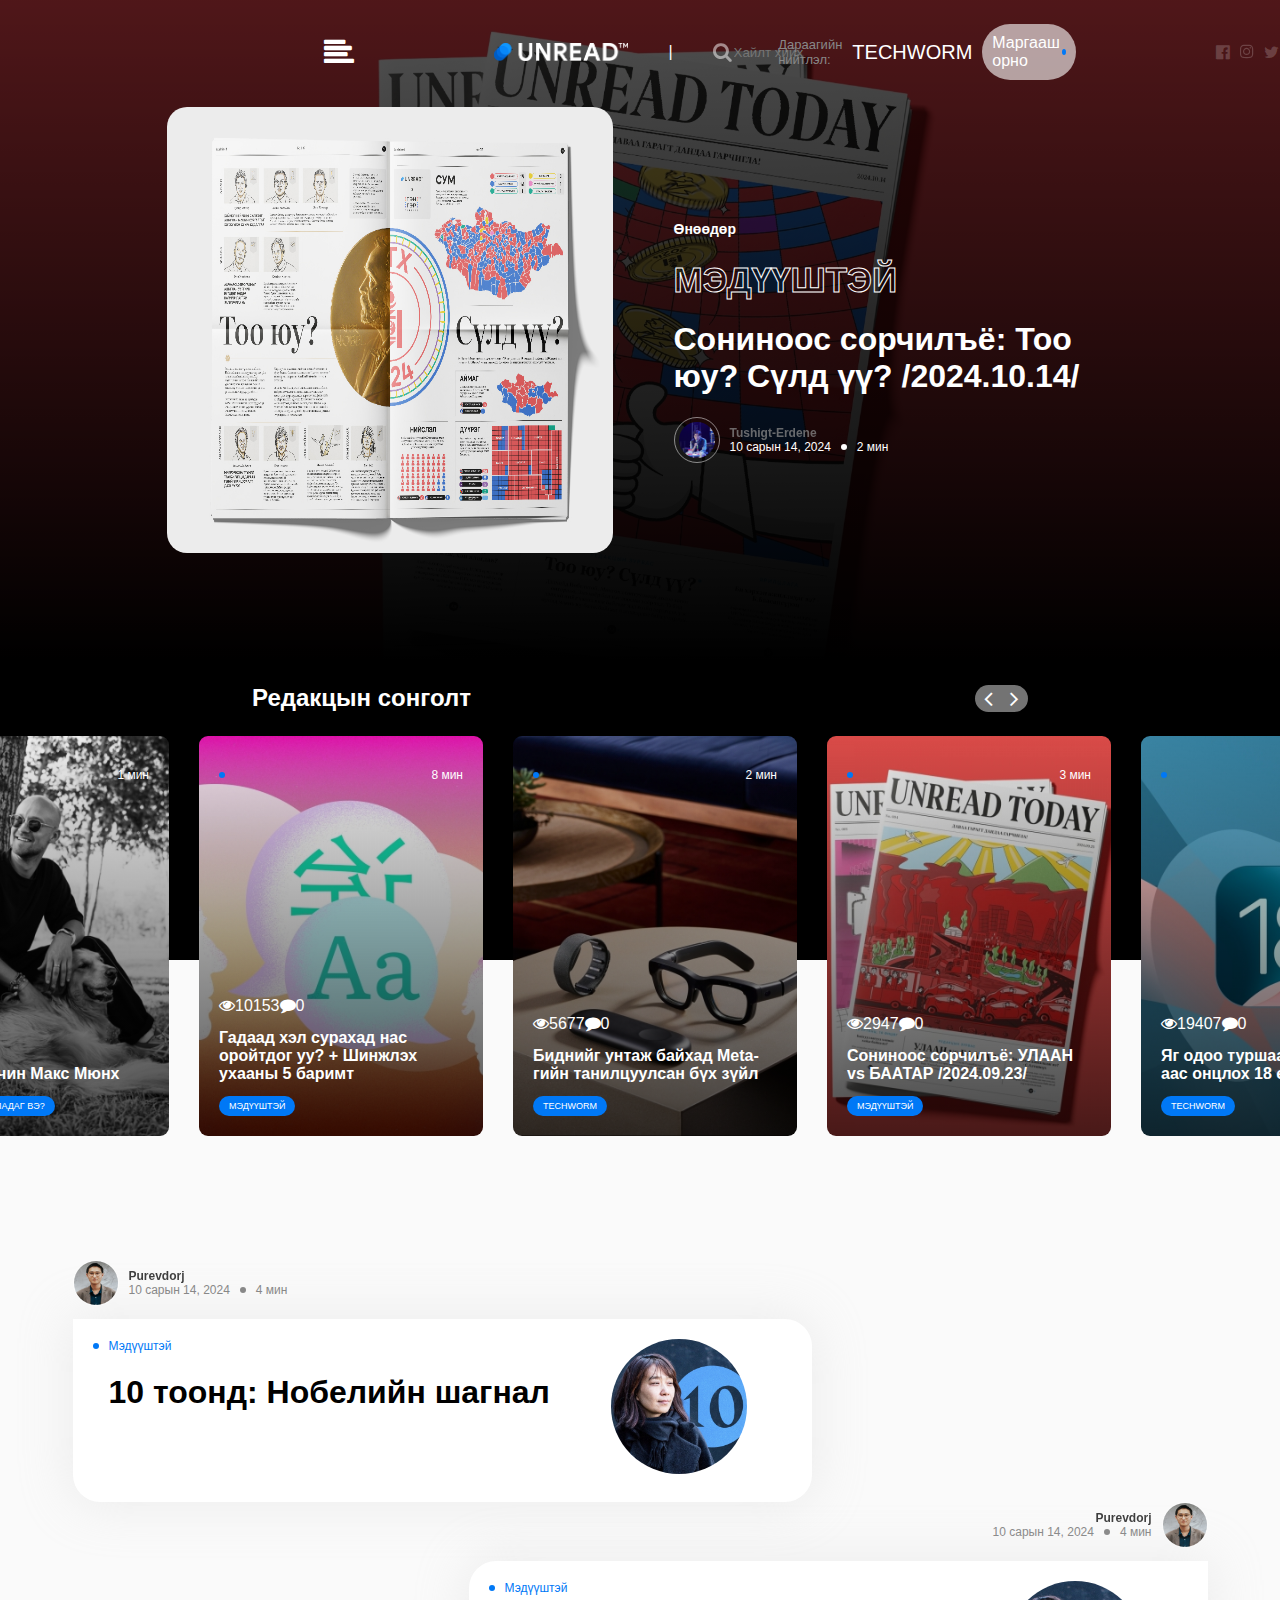
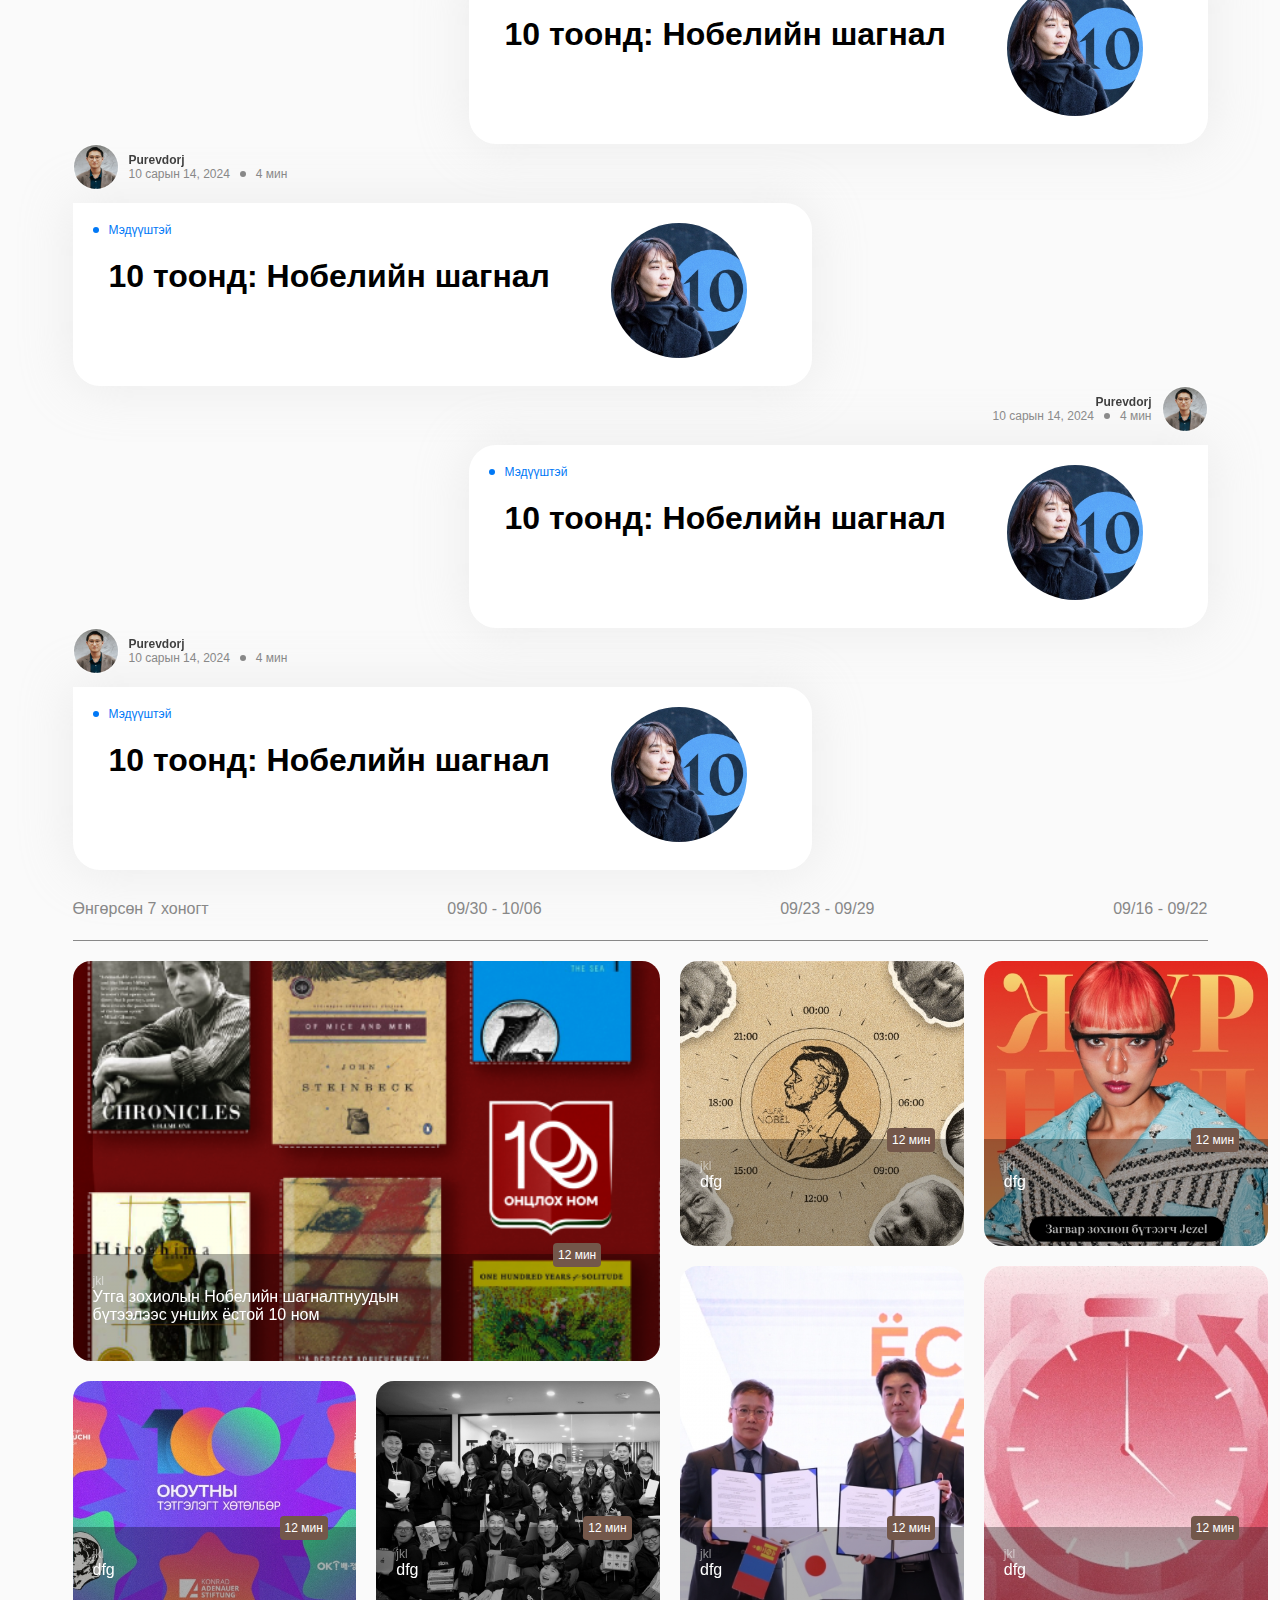
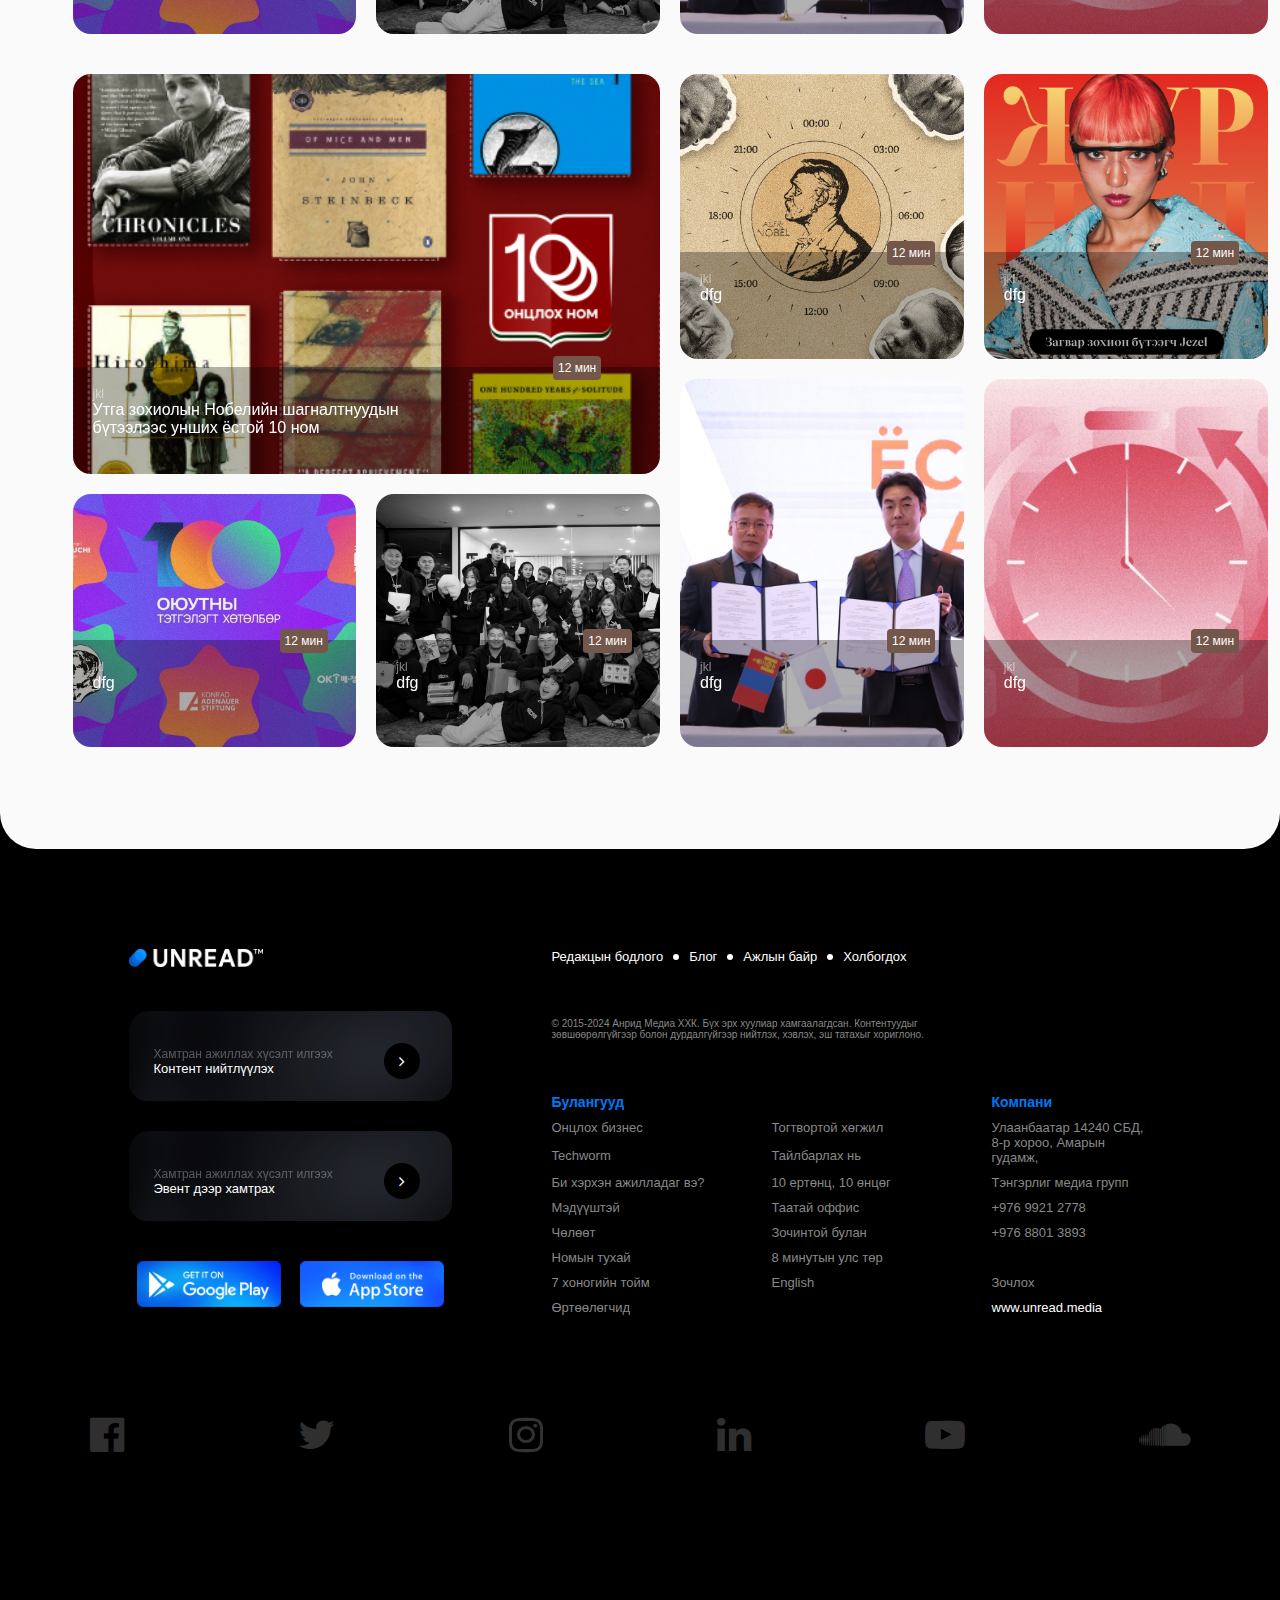
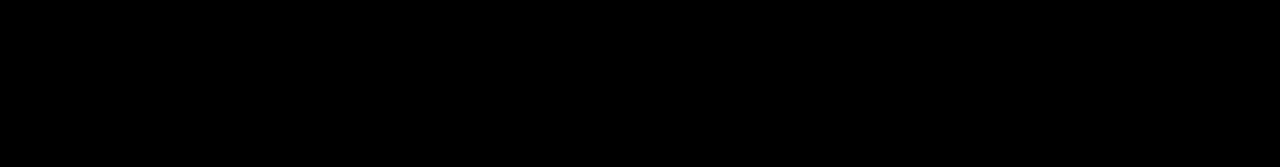
==== commit 56f1b742: "add hover effect" ====
--- a/index.html
+++ b/index.html
@@ -32,9 +32,9 @@
             </div>
             <div class="social-icons">
                 <span class="fa fa-facebook-official"></span>
-                <span class="fa fa-instagram"></span>
+                <div class="cropped-image"><i class="fa fa-instagram" style="color: transparent;"></i></div>
                 <span class="fa fa-twitter"></span>
-                <span class="	fa fa-linkedin"></span>
+                <span class="fa fa-linkedin"></span>
             </div>
         </div>
     </header>
@@ -137,258 +137,260 @@
         </div>
     </div>
     <main>
-        <div class="content-item-left">
-            <div class="account">
-                <img src="asset/profile1.jpeg" class="accImg">
-                <div>
-                    <div class="account-name" style="color: black;">
-                        Purevdorj
-                    </div>
-                    <div class="account-date" style="color: var(--text-gray);">
-                        10 сарын 14, 2024
-                        <div class="liveDot" style="background-color: var(--text-gray);">
-                        </div>
-                        4 мин
-                    </div>
-                </div>
-            </div>
-            <div class="content-item-main">
-                <div class="liveDot" style="margin-top: 4px;"></div>
-                <div style="margin-left: 10px;flex: 1;">
-                    <div class="content-item-category">Мэдүүштэй</div>
-                    <h1>10 тоонд: Нобелийн шагнал</h1>
-                </div>
-                <img src="asset/main1.jpeg" class="main-img">
-            </div>
-        </div>
-        <div class="content-item-right">
-            <div class="account">
-                <img src="asset/profile1.jpeg" class="accImg">
-                <div>
-                    <div class="account-name" style="color: black;">
-                        Purevdorj
-                    </div>
-                    <div class="account-date" style="color: var(--text-gray);">
-                        10 сарын 14, 2024
-                        <div class="liveDot" style="background-color: var(--text-gray);">
-                        </div>
-                        4 мин
-                    </div>
-                </div>
-            </div>
-            <div class="content-item-main">
-                <div class="liveDot" style="margin-top: 4px;"></div>
-                <div style="margin-left: 10px;flex: 1;">
-                    <div class="content-item-category">Мэдүүштэй</div>
-                    <h1>10 тоонд: Нобелийн шагнал</h1>
-                </div>
-                <img src="asset/main1.jpeg" class="main-img">
-            </div>
-        </div>
-        <div class="content-item-left">
-            <div class="account">
-                <img src="asset/profile1.jpeg" class="accImg">
-                <div>
-                    <div class="account-name" style="color: black;">
-                        Purevdorj
-                    </div>
-                    <div class="account-date" style="color: var(--text-gray);">
-                        10 сарын 14, 2024
-                        <div class="liveDot" style="background-color: var(--text-gray);">
-                        </div>
-                        4 мин
-                    </div>
-                </div>
-            </div>
-            <div class="content-item-main">
-                <div class="liveDot" style="margin-top: 4px;"></div>
-                <div style="margin-left: 10px;flex: 1;">
-                    <div class="content-item-category">Мэдүүштэй</div>
-                    <h1>10 тоонд: Нобелийн шагнал</h1>
-                </div>
-                <img src="asset/main1.jpeg" class="main-img">
-            </div>
-        </div>
-        <div class="content-item-right">
-            <div class="account">
-                <img src="asset/profile1.jpeg" class="accImg">
-                <div>
-                    <div class="account-name" style="color: black;">
-                        Purevdorj
-                    </div>
-                    <div class="account-date" style="color: var(--text-gray);">
-                        10 сарын 14, 2024
-                        <div class="liveDot" style="background-color: var(--text-gray);">
-                        </div>
-                        4 мин
-                    </div>
-                </div>
-            </div>
-            <div class="content-item-main">
-                <div class="liveDot" style="margin-top: 4px;"></div>
-                <div style="margin-left: 10px;flex: 1;">
-                    <div class="content-item-category">Мэдүүштэй</div>
-                    <h1>10 тоонд: Нобелийн шагнал</h1>
-                </div>
-                <img src="asset/main1.jpeg" class="main-img">
-            </div>
-        </div>
-        <div class="content-item-left">
-            <div class="account">
-                <img src="asset/profile1.jpeg" class="accImg">
-                <div>
-                    <div class="account-name" style="color: black;">
-                        Purevdorj
-                    </div>
-                    <div class="account-date" style="color: var(--text-gray);">
-                        10 сарын 14, 2024
-                        <div class="liveDot" style="background-color: var(--text-gray);">
-                        </div>
-                        4 мин
-                    </div>
-                </div>
-            </div>
-            <div class="content-item-main">
-                <div class="liveDot" style="margin-top: 4px;"></div>
-                <div style="margin-left: 10px;flex: 1;">
-                    <div class="content-item-category">Мэдүүштэй</div>
-                    <h1>10 тоонд: Нобелийн шагнал</h1>
-                </div>
-                <img src="asset/main1.jpeg" class="main-img">
-            </div>
-        </div>
-        <div class="info-selector">
-            <div class="dates">Өнгөрсөн 7 хоногт</div>
-            <div class="dates">09/30 - 10/06</div>
-            <div class="dates">09/23 - 09/29</div>
-            <div class="dates">09/16 - 09/22</div>
-        </div>
-        <div class="contents">
-            <div class="content" style="grid-row:1/3; grid-column: 1/3;background-image: url(content-img/1.png);">
-                <div class="content-title">
-                    <div class="content-category">jkl</div>
-                    Утга зохиолын Нобелийн шагналтнуудын <br>бүтээлээс унших ёстой 10 ном
-                    <div class="content-timer">
-                        12 мин
-                    </div>
-                </div>
-            </div>
-            <div class="content" style="background-image: url(content-img/2.jpeg);">
-                <div class="content-title">
-                    <div class="content-category">jkl</div>
-                    dfg
-                    <div class="content-timer">
-                        12 мин
-                    </div>
-                </div>
-            </div>
-            <div class="content" style="background-image: url(content-img/3.jpeg);">
-                <div class="content-title">
-                    <div class="content-category">jkl</div>
-                    dfg
-                    <div class="content-timer">
-                        12 мин
-                    </div>
-                </div>
-            </div>
-            <div class="content" style="grid-row: 2/4;background-image: url(content-img/4.jpeg);">
-                <div class="content-title">
-                    <div class="content-category">jkl</div>
-                    dfg
-                    <div class="content-timer">
-                        12 мин
-                    </div>
-                </div>
-            </div>
-            <div class="content" style="grid-row: 2/4;background-image: url(content-img/5.jpeg);">
-                <div class="content-title">
-                    <div class="content-category">jkl</div>
-                    dfg
-                    <div class="content-timer">
-                        12 мин
-                    </div>
-                </div>
-            </div>
-            <div class="content" style="background-image: url(content-img/6.jpeg);">
-                <div class="content-title">
-                    <div class="content-category">jkl</div>
-                    dfg
-                    <div class="content-timer">
-                        12 мин
-                    </div>
-                </div>
-            </div>
-            <div class="content" style="background-image: url(content-img/7.jpeg);">
-                <div class="content-title">
-                    <div class="content-category">jkl</div>
-                    dfg
-                    <div class="content-timer">
-                        12 мин
-                    </div>
-                </div>
-            </div>
-        </div>
-        <div class="contents">
-            <div class="content" style="grid-row:1/3; grid-column: 1/3;background-image: url(content-img/1.png);">
-                <div class="content-title">
-                    <div class="content-category">jkl</div>
-                    Утга зохиолын Нобелийн шагналтнуудын <br>бүтээлээс унших ёстой 10 ном
-                    <div class="content-timer">
-                        12 мин
-                    </div>
-                </div>
-            </div>
-            <div class="content" style="background-image: url(content-img/2.jpeg);">
-                <div class="content-title">
-                    <div class="content-category">jkl</div>
-                    dfg
-                    <div class="content-timer">
-                        12 мин
-                    </div>
-                </div>
-            </div>
-            <div class="content" style="background-image: url(content-img/3.jpeg);">
-                <div class="content-title">
-                    <div class="content-category">jkl</div>
-                    dfg
-                    <div class="content-timer">
-                        12 мин
-                    </div>
-                </div>
-            </div>
-            <div class="content" style="grid-row: 2/4;background-image: url(content-img/4.jpeg);">
-                <div class="content-title">
-                    <div class="content-category">jkl</div>
-                    dfg
-                    <div class="content-timer">
-                        12 мин
-                    </div>
-                </div>
-            </div>
-            <div class="content" style="grid-row: 2/4;background-image: url(content-img/5.jpeg);">
-                <div class="content-title">
-                    <div class="content-category">jkl</div>
-                    dfg
-                    <div class="content-timer">
-                        12 мин
-                    </div>
-                </div>
-            </div>
-            <div class="content" style="background-image: url(content-img/6.jpeg);">
-                <div class="content-title">
-                    <div class="content-category">jkl</div>
-                    dfg
-                    <div class="content-timer">
-                        12 мин
-                    </div>
-                </div>
-            </div>
-            <div class="content" style="background-image: url(content-img/7.jpeg);">
-                <div class="content-title">
-                    <div class="content-category">jkl</div>
-                    dfg
-                    <div class="content-timer">
-                        12 мин
+        <div class="main">
+            <div class="content-item-left">
+                <div class="account">
+                    <img src="asset/profile1.jpeg" class="accImg">
+                    <div>
+                        <div class="account-name" style="color: black;">
+                            Purevdorj
+                        </div>
+                        <div class="account-date" style="color: var(--text-gray);">
+                            10 сарын 14, 2024
+                            <div class="liveDot" style="background-color: var(--text-gray);">
+                            </div>
+                            4 мин
+                        </div>
+                    </div>
+                </div>
+                <div class="content-item-main">
+                    <div class="liveDot" style="margin-top: 4px;"></div>
+                    <div style="margin-left: 10px;flex: 1;">
+                        <div class="content-item-category">Мэдүүштэй</div>
+                        <h1>10 тоонд: Нобелийн шагнал</h1>
+                    </div>
+                    <img src="asset/main1.jpeg" class="main-img">
+                </div>
+            </div>
+            <div class="content-item-right">
+                <div class="account">
+                    <img src="asset/profile1.jpeg" class="accImg">
+                    <div>
+                        <div class="account-name" style="color: black;">
+                            Purevdorj
+                        </div>
+                        <div class="account-date" style="color: var(--text-gray);">
+                            10 сарын 14, 2024
+                            <div class="liveDot" style="background-color: var(--text-gray);">
+                            </div>
+                            4 мин
+                        </div>
+                    </div>
+                </div>
+                <div class="content-item-main">
+                    <div class="liveDot" style="margin-top: 4px;"></div>
+                    <div style="margin-left: 10px;flex: 1;">
+                        <div class="content-item-category">Мэдүүштэй</div>
+                        <h1>10 тоонд: Нобелийн шагнал</h1>
+                    </div>
+                    <img src="asset/main1.jpeg" class="main-img">
+                </div>
+            </div>
+            <div class="content-item-left">
+                <div class="account">
+                    <img src="asset/profile1.jpeg" class="accImg">
+                    <div>
+                        <div class="account-name" style="color: black;">
+                            Purevdorj
+                        </div>
+                        <div class="account-date" style="color: var(--text-gray);">
+                            10 сарын 14, 2024
+                            <div class="liveDot" style="background-color: var(--text-gray);">
+                            </div>
+                            4 мин
+                        </div>
+                    </div>
+                </div>
+                <div class="content-item-main">
+                    <div class="liveDot" style="margin-top: 4px;"></div>
+                    <div style="margin-left: 10px;flex: 1;">
+                        <div class="content-item-category">Мэдүүштэй</div>
+                        <h1>10 тоонд: Нобелийн шагнал</h1>
+                    </div>
+                    <img src="asset/main1.jpeg" class="main-img">
+                </div>
+            </div>
+            <div class="content-item-right">
+                <div class="account">
+                    <img src="asset/profile1.jpeg" class="accImg">
+                    <div>
+                        <div class="account-name" style="color: black;">
+                            Purevdorj
+                        </div>
+                        <div class="account-date" style="color: var(--text-gray);">
+                            10 сарын 14, 2024
+                            <div class="liveDot" style="background-color: var(--text-gray);">
+                            </div>
+                            4 мин
+                        </div>
+                    </div>
+                </div>
+                <div class="content-item-main">
+                    <div class="liveDot" style="margin-top: 4px;"></div>
+                    <div style="margin-left: 10px;flex: 1;">
+                        <div class="content-item-category">Мэдүүштэй</div>
+                        <h1>10 тоонд: Нобелийн шагнал</h1>
+                    </div>
+                    <img src="asset/main1.jpeg" class="main-img">
+                </div>
+            </div>
+            <div class="content-item-left">
+                <div class="account">
+                    <img src="asset/profile1.jpeg" class="accImg">
+                    <div>
+                        <div class="account-name" style="color: black;">
+                            Purevdorj
+                        </div>
+                        <div class="account-date" style="color: var(--text-gray);">
+                            10 сарын 14, 2024
+                            <div class="liveDot" style="background-color: var(--text-gray);">
+                            </div>
+                            4 мин
+                        </div>
+                    </div>
+                </div>
+                <div class="content-item-main">
+                    <div class="liveDot" style="margin-top: 4px;"></div>
+                    <div style="margin-left: 10px;flex: 1;">
+                        <div class="content-item-category">Мэдүүштэй</div>
+                        <h1>10 тоонд: Нобелийн шагнал</h1>
+                    </div>
+                    <img src="asset/main1.jpeg" class="main-img">
+                </div>
+            </div>
+            <div class="info-selector">
+                <div class="dates">Өнгөрсөн 7 хоногт</div>
+                <div class="dates">09/30 - 10/06</div>
+                <div class="dates">09/23 - 09/29</div>
+                <div class="dates">09/16 - 09/22</div>
+            </div>
+            <div class="contents">
+                <div class="content" style="grid-row:1/3; grid-column: 1/3;background-image: url(content-img/1.png);">
+                    <div class="content-title">
+                        <div class="content-category">jkl</div>
+                        Утга зохиолын Нобелийн шагналтнуудын <br>бүтээлээс унших ёстой 10 ном
+                        <div class="content-timer">
+                            12 мин
+                        </div>
+                    </div>
+                </div>
+                <div class="content" style="background-image: url(content-img/2.jpeg);">
+                    <div class="content-title">
+                        <div class="content-category">jkl</div>
+                        dfg
+                        <div class="content-timer">
+                            12 мин
+                        </div>
+                    </div>
+                </div>
+                <div class="content" style="background-image: url(content-img/3.jpeg);">
+                    <div class="content-title">
+                        <div class="content-category">jkl</div>
+                        dfg
+                        <div class="content-timer">
+                            12 мин
+                        </div>
+                    </div>
+                </div>
+                <div class="content" style="grid-row: 2/4;background-image: url(content-img/4.jpeg);">
+                    <div class="content-title">
+                        <div class="content-category">jkl</div>
+                        dfg
+                        <div class="content-timer">
+                            12 мин
+                        </div>
+                    </div>
+                </div>
+                <div class="content" style="grid-row: 2/4;background-image: url(content-img/5.jpeg);">
+                    <div class="content-title">
+                        <div class="content-category">jkl</div>
+                        dfg
+                        <div class="content-timer">
+                            12 мин
+                        </div>
+                    </div>
+                </div>
+                <div class="content" style="background-image: url(content-img/6.jpeg);">
+                    <div class="content-title">
+                        <div class="content-category">jkl</div>
+                        dfg
+                        <div class="content-timer">
+                            12 мин
+                        </div>
+                    </div>
+                </div>
+                <div class="content" style="background-image: url(content-img/7.jpeg);">
+                    <div class="content-title">
+                        <div class="content-category">jkl</div>
+                        dfg
+                        <div class="content-timer">
+                            12 мин
+                        </div>
+                    </div>
+                </div>
+            </div>
+            <div class="contents">
+                <div class="content" style="grid-row:1/3; grid-column: 1/3;background-image: url(content-img/1.png);">
+                    <div class="content-title">
+                        <div class="content-category">jkl</div>
+                        Утга зохиолын Нобелийн шагналтнуудын <br>бүтээлээс унших ёстой 10 ном
+                        <div class="content-timer">
+                            12 мин
+                        </div>
+                    </div>
+                </div>
+                <div class="content" style="background-image: url(content-img/2.jpeg);">
+                    <div class="content-title">
+                        <div class="content-category">jkl</div>
+                        dfg
+                        <div class="content-timer">
+                            12 мин
+                        </div>
+                    </div>
+                </div>
+                <div class="content" style="background-image: url(content-img/3.jpeg);">
+                    <div class="content-title">
+                        <div class="content-category">jkl</div>
+                        dfg
+                        <div class="content-timer">
+                            12 мин
+                        </div>
+                    </div>
+                </div>
+                <div class="content" style="grid-row: 2/4;background-image: url(content-img/4.jpeg);">
+                    <div class="content-title">
+                        <div class="content-category">jkl</div>
+                        dfg
+                        <div class="content-timer">
+                            12 мин
+                        </div>
+                    </div>
+                </div>
+                <div class="content" style="grid-row: 2/4;background-image: url(content-img/5.jpeg);">
+                    <div class="content-title">
+                        <div class="content-category">jkl</div>
+                        dfg
+                        <div class="content-timer">
+                            12 мин
+                        </div>
+                    </div>
+                </div>
+                <div class="content" style="background-image: url(content-img/6.jpeg);">
+                    <div class="content-title">
+                        <div class="content-category">jkl</div>
+                        dfg
+                        <div class="content-timer">
+                            12 мин
+                        </div>
+                    </div>
+                </div>
+                <div class="content" style="background-image: url(content-img/7.jpeg);">
+                    <div class="content-title">
+                        <div class="content-category">jkl</div>
+                        dfg
+                        <div class="content-timer">
+                            12 мин
+                        </div>
                     </div>
                 </div>
             </div>
@@ -411,8 +413,10 @@
                                 </h6>
                                 Контент нийтлүүлэх          
                             </div>
-                            <div class="circle-button">
-                                <span class="fa fa-angle-right"></span>
+                            <div class="circle-button-border">
+                                <div class="circle-button">
+                                    <span class="fa fa-angle-right"></span>
+                                </div>
                             </div>
                         </div>
                     </div>
@@ -424,8 +428,10 @@
                                 </h6>
                                 Эвент дээр хамтрах         
                             </div>
-                            <div class="circle-button">
-                                <span class="fa fa-angle-right"></span>
+                            <div class="circle-button-border">
+                                <div class="circle-button">
+                                    <span class="fa fa-angle-right"></span>
+                                </div>
                             </div>
                         </div>
                     </div>
@@ -452,27 +458,27 @@
                     <div class="column-title">Булангууд</div>
                     <div></div>
                     <div class="column-title">Компани</div>
-                    <div>Онцлох бизнес</div>
-                    <div>Тогтвортой хөгжил</div>
+                    <div class="footer-category">Онцлох бизнес</div>
+                    <div class="footer-category">Тогтвортой хөгжил</div>
                     <div style="grid-column: 3/4; grid-row: 2/4;">Улаанбаатар 14240 СБД, 8-р хороо, Амарын гудамж,</div>
-                    <div>Techworm</div>
-                    <div>Тайлбарлах нь</div>
-                    <div>Би хэрхэн ажилладаг вэ?</div>
-                    <div>10 ертөнц, 10 өнцөг</div>
+                    <div class="footer-category">Techworm</div>
+                    <div class="footer-category">Тайлбарлах нь</div>
+                    <div class="footer-category">Би хэрхэн ажилладаг вэ?</div>
+                    <div class="footer-category">10 ертөнц, 10 өнцөг</div>
                     <div>Тэнгэрлиг медиа групп</div>
-                    <div>Мэдүүштэй</div>
-                    <div>Таатай оффис</div>
+                    <div class="footer-category">Мэдүүштэй</div>
+                    <div class="footer-category">Таатай оффис</div>
                     <div>+976 9921 2778</div>
-                    <div>Чөлөөт</div>
-                    <div>Зочинтой булан</div>
+                    <div class="footer-category">Чөлөөт</div>
+                    <div class="footer-category">Зочинтой булан</div>
                     <div>+976 8801 3893</div>
-                    <div>Номын тухай</div>
-                    <div>8 минутын улс төр</div>
+                    <div class="footer-category">Номын тухай</div>
+                    <div class="footer-category">8 минутын улс төр</div>
                     <div></div>
-                    <div>7 хоногийн тойм</div>
+                    <div class="footer-category">7 хоногийн тойм</div>
                     <div>English</div>
                     <div>Зочлох</div>
-                    <div>Өртөөлөгчид</div>
+                    <div class="footer-category">Өртөөлөгчид</div>
                     <div></div>
                     <div style="color: white;">www.unread.media</div>
                     
--- a/styles.css
+++ b/styles.css
@@ -214,7 +214,7 @@
   gap: 10px;
 }
 .social-icons span {
-  opacity: 50%;
+  color: rgb(255, 255, 255, 0.2);
 }
 #search-input {
   background-color: transparent;
@@ -272,8 +272,13 @@
   height: 27px;
   width: 53px;
 }
-main {
-  margin: 300px 200px 0px 200px;
+main{
+  display: flex;
+  justify-content: center;
+}
+.main {
+  margin-top: 300px;
+  width: 1135px;
   display: flex;
   flex-direction: column;
   align-items: center;
@@ -290,6 +295,7 @@
   box-shadow: 0px 0px 50px 4px rgba(209, 209, 209, 0.3);
   box-sizing: border-box;
 }
+
 .content-item-category {
   font-size: 12px;
   color: var(--main-color);
@@ -299,12 +305,14 @@
 }
 .content-item-left {
   align-self: flex-start;
+  transition: all 0.2s ease;
 }
 .content-item-right {
   align-self: flex-end;
   display: flex;
   flex-direction: column;
   align-items: flex-end;
+  transition: all 0.2s ease;
 }
 .content-item-right .account {
   flex-direction: row-reverse;
@@ -315,6 +323,19 @@
 .content-item-right .content-item-main {
   border-radius: 27px 0 27px 27px;
 }
+.content-item-left:hover{
+  transform: translateY(-5px);
+}
+.content-item-left:hover .content-item-main{
+  box-shadow: rgba(0, 0, 0, 0.35) 0px 5px 15px;
+}
+.content-item-right:hover{
+  transform: translateY(-5px);
+}
+.content-item-right:hover .content-item-main{
+  box-shadow: rgba(0, 0, 0, 0.35) 0px 5px 15px;
+}
+
 .main-img {
   border-radius: 50%;
   height: 135px;
@@ -323,7 +344,7 @@
 .info-selector{
   margin-top: 30px;
   height: 20px;
-  width: 1195px;
+  width: 100%;
   border-bottom: #888888 1px solid;
   align-self: center;
   display: flex;
@@ -357,6 +378,10 @@
   background-size: cover;
   backdrop-filter: blur(8px);
 }
+.content:hover{
+  transform: translateY(-5px);
+  box-shadow: rgba(0, 0, 0, 0.35) 0px 5px 15px;
+}
 .content-title{
   width: 100%;
   height: 107px;
@@ -414,12 +439,9 @@
   color: #1DA1F2;
 }
 .cropped-image {
-  width: 40px;
-  height: 40px;
+  width: fit-content;
+  height: fit-content;
   background: rgb(255, 255, 255, 0.2);
-  background-position: center center;
-  background-repeat: no-repeat;
-  background-size: cover;
   color: transparent;
   background-clip: text;
 }
@@ -476,6 +498,7 @@
   border-radius: 18px;
   box-sizing: border-box;
   padding: 25px;
+  transition: transform 0.2s ease;
 }
 .request-text {
   font-size: 13px;
@@ -501,7 +524,24 @@
   display: flex;
   align-items: center;
   justify-content: center;
-  transition: all 0.2s ease;
+}
+.circle-button-border{
+  display: flex;
+  align-items: center;
+  justify-content: center;
+  height: 50px;
+  width: 50px;
+  border-radius: 50%;
+  background-color: transparent;
+}
+.request:hover{
+  transform: translateX(10px);
+}
+.request:hover .circle-button{
+  background-color: var(--main-color);
+}
+.request:hover .circle-button-border{
+  background-color: #0077f683;
 }
 .stores {
   margin: 0 8px 8px 8px;
@@ -527,3 +567,11 @@
   font-weight: bold;
   font-size: 14px;
 }
+.footer-category{
+  color: var(--text-gray);
+  font-size: 13px;
+}
+.footer-category:hover{
+  transform: translateX(2px);
+  color: white;
+}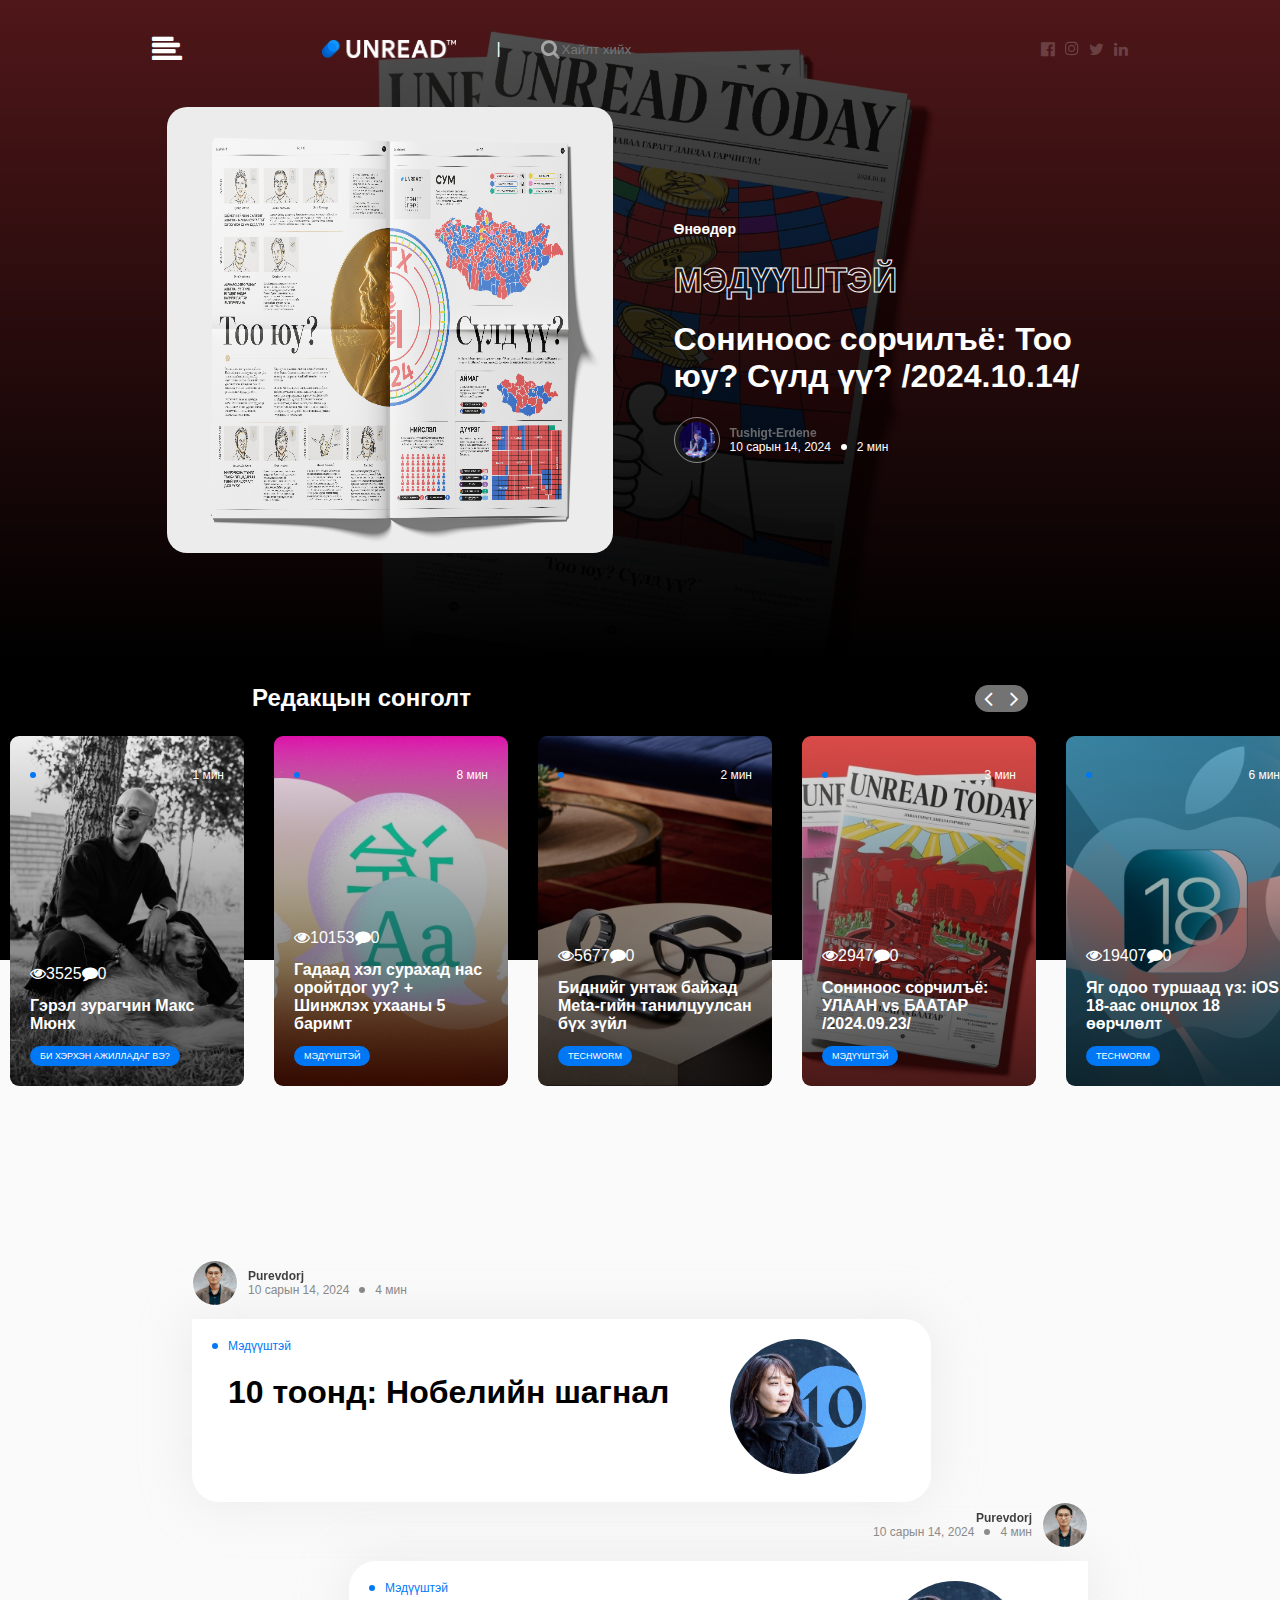
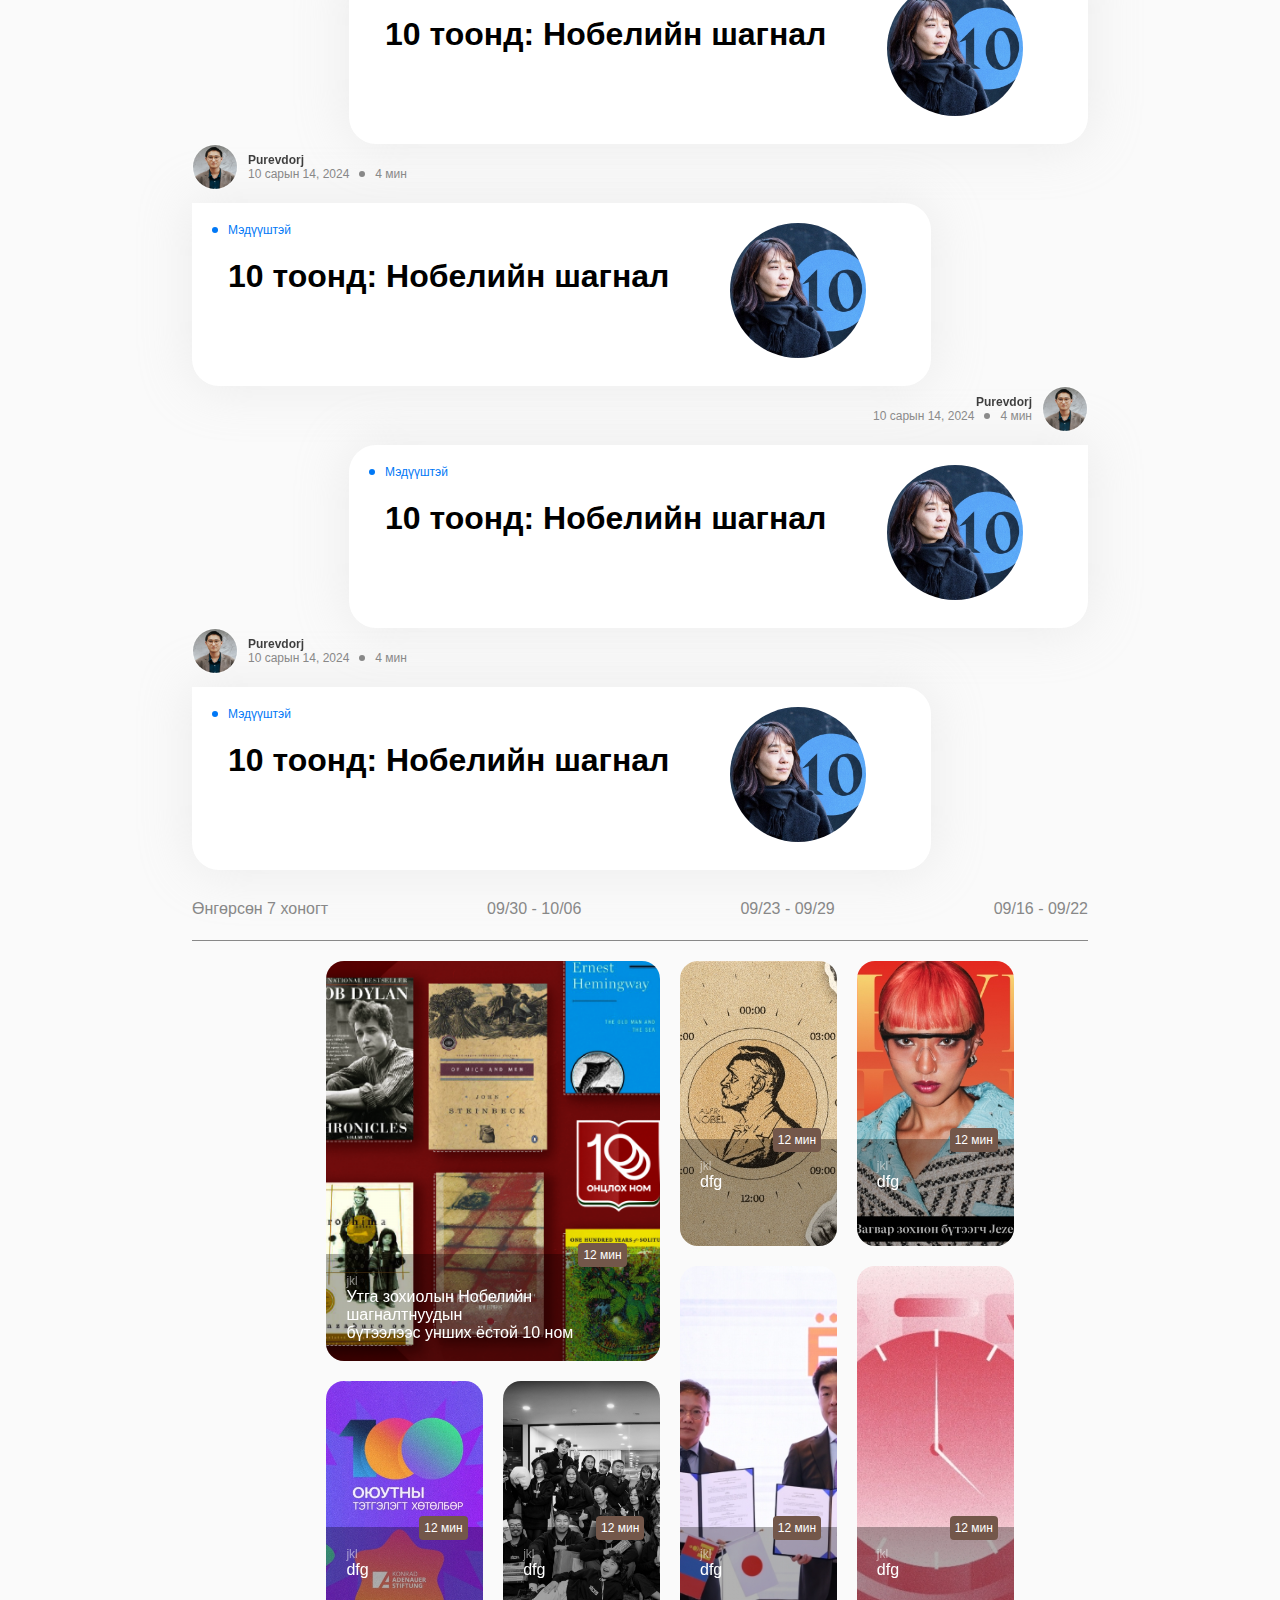
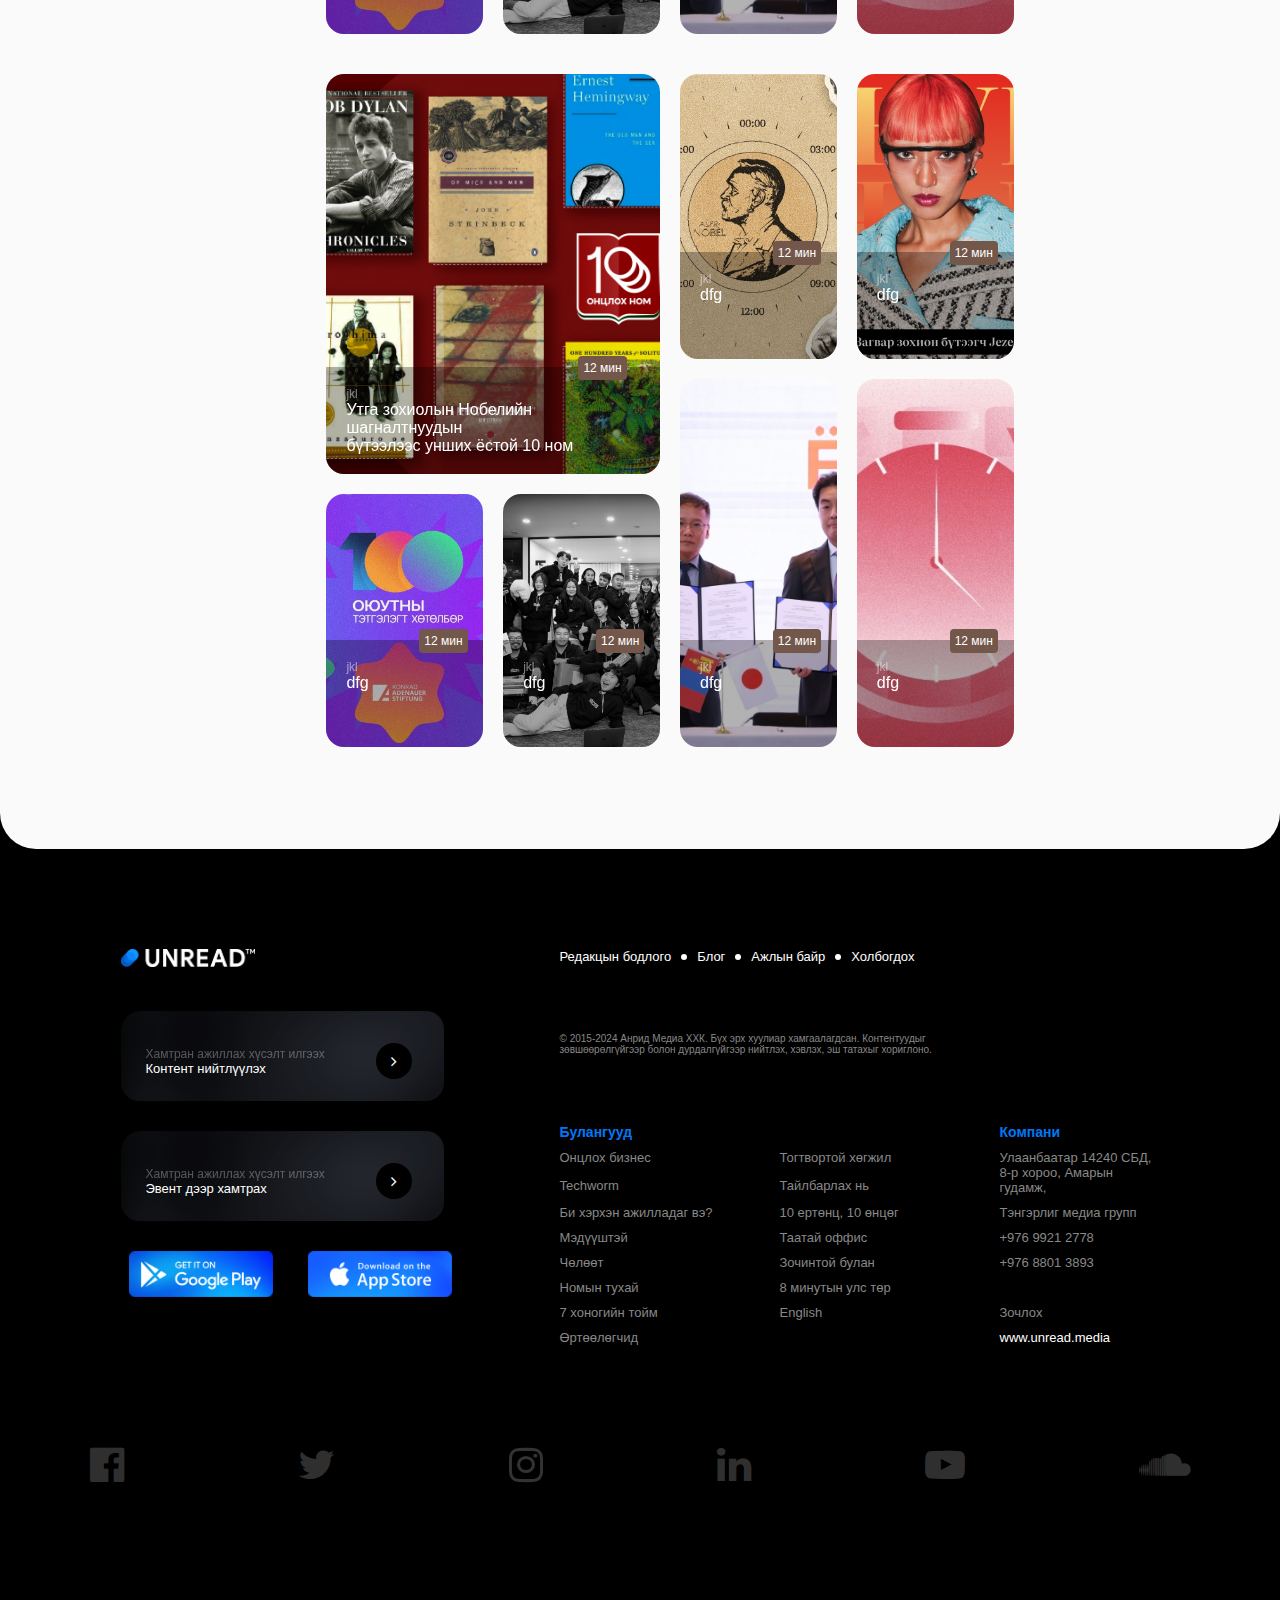
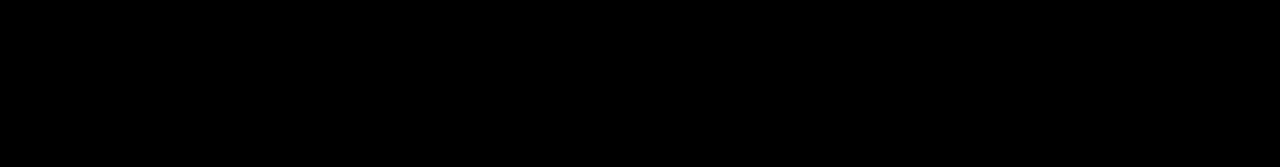
==== commit 804250e3: "try responsive dislay" ====
--- a/index.html
+++ b/index.html
@@ -435,10 +435,10 @@
                             </div>
                         </div>
                     </div>
-                </div>
-                <div class="stores">
-                    <img src="asset/playStore.png" alt="">
-                    <img src="asset/appStore.png" alt="">
+                    <div class="stores">
+                        <img src="asset/playStore.png" alt="">
+                        <img src="asset/appStore.png" alt="">
+                    </div>
                 </div>
             </div>
             <div class="footer-right">
--- a/styles.css
+++ b/styles.css
@@ -172,8 +172,8 @@
 header {
   position: absolute;
   top: 0;
-  left: 300px;
-  right: 300px;
+  left: 10%;
+  right: 10%;
   z-index: 5;
 }
 .header {
@@ -278,7 +278,7 @@
 }
 .main {
   margin-top: 300px;
-  width: 1135px;
+  width: 70%;
   display: flex;
   flex-direction: column;
   align-items: center;
@@ -362,7 +362,7 @@
   margin-top: 20px;
   margin-bottom: 60px;
   display: grid;
-  width: 1135px;
+  width: 70%;
   height: 633px;
   grid-template-columns: 25% 25% 25% 25%;
   grid-template-rows: 45% 15% 40%;
@@ -544,6 +544,7 @@
   background-color: #0077f683;
 }
 .stores {
+  width: 323px;
   margin: 0 8px 8px 8px;
   display: flex;
   justify-content: space-between;
@@ -574,4 +575,62 @@
 .footer-category:hover{
   transform: translateX(2px);
   color: white;
+}
+@media screen and (max-width: 1550px) {
+  .right-nav {
+    display: none;
+  }
+  .Item{
+    height: 310px;
+    width: 194px;
+  }
+}
+@media screen and (max-width: 1050px){
+  .main{
+    width: 90%;
+  }
+  .content-item-main{
+    width: 100%;
+  }
+  .footer-icons{
+    width: 90%;
+  }
+}
+@media screen and (max-width: 800px) {
+  .dates{
+    display: none;
+  }
+  .right-nav {
+    display: none;
+  }
+  .left-nav input{
+    display: none;
+  }
+  .left-nav{
+    gap: 0;
+  }
+  .social-icons{
+    display: none;
+  }
+  .hero-img{
+    display: none;
+  }
+  .Item{
+    height: 250px;
+    width: 134px;
+  }
+  .footer-contents{
+    display: block;
+    gap: 5px;
+  }
+  .contents{
+    display: flex;
+    flex-direction: column;
+    gap: 30px;
+    height: fit-content;
+  }
+  .content{
+    width: 100%;
+    height: 400px;
+  }
 }